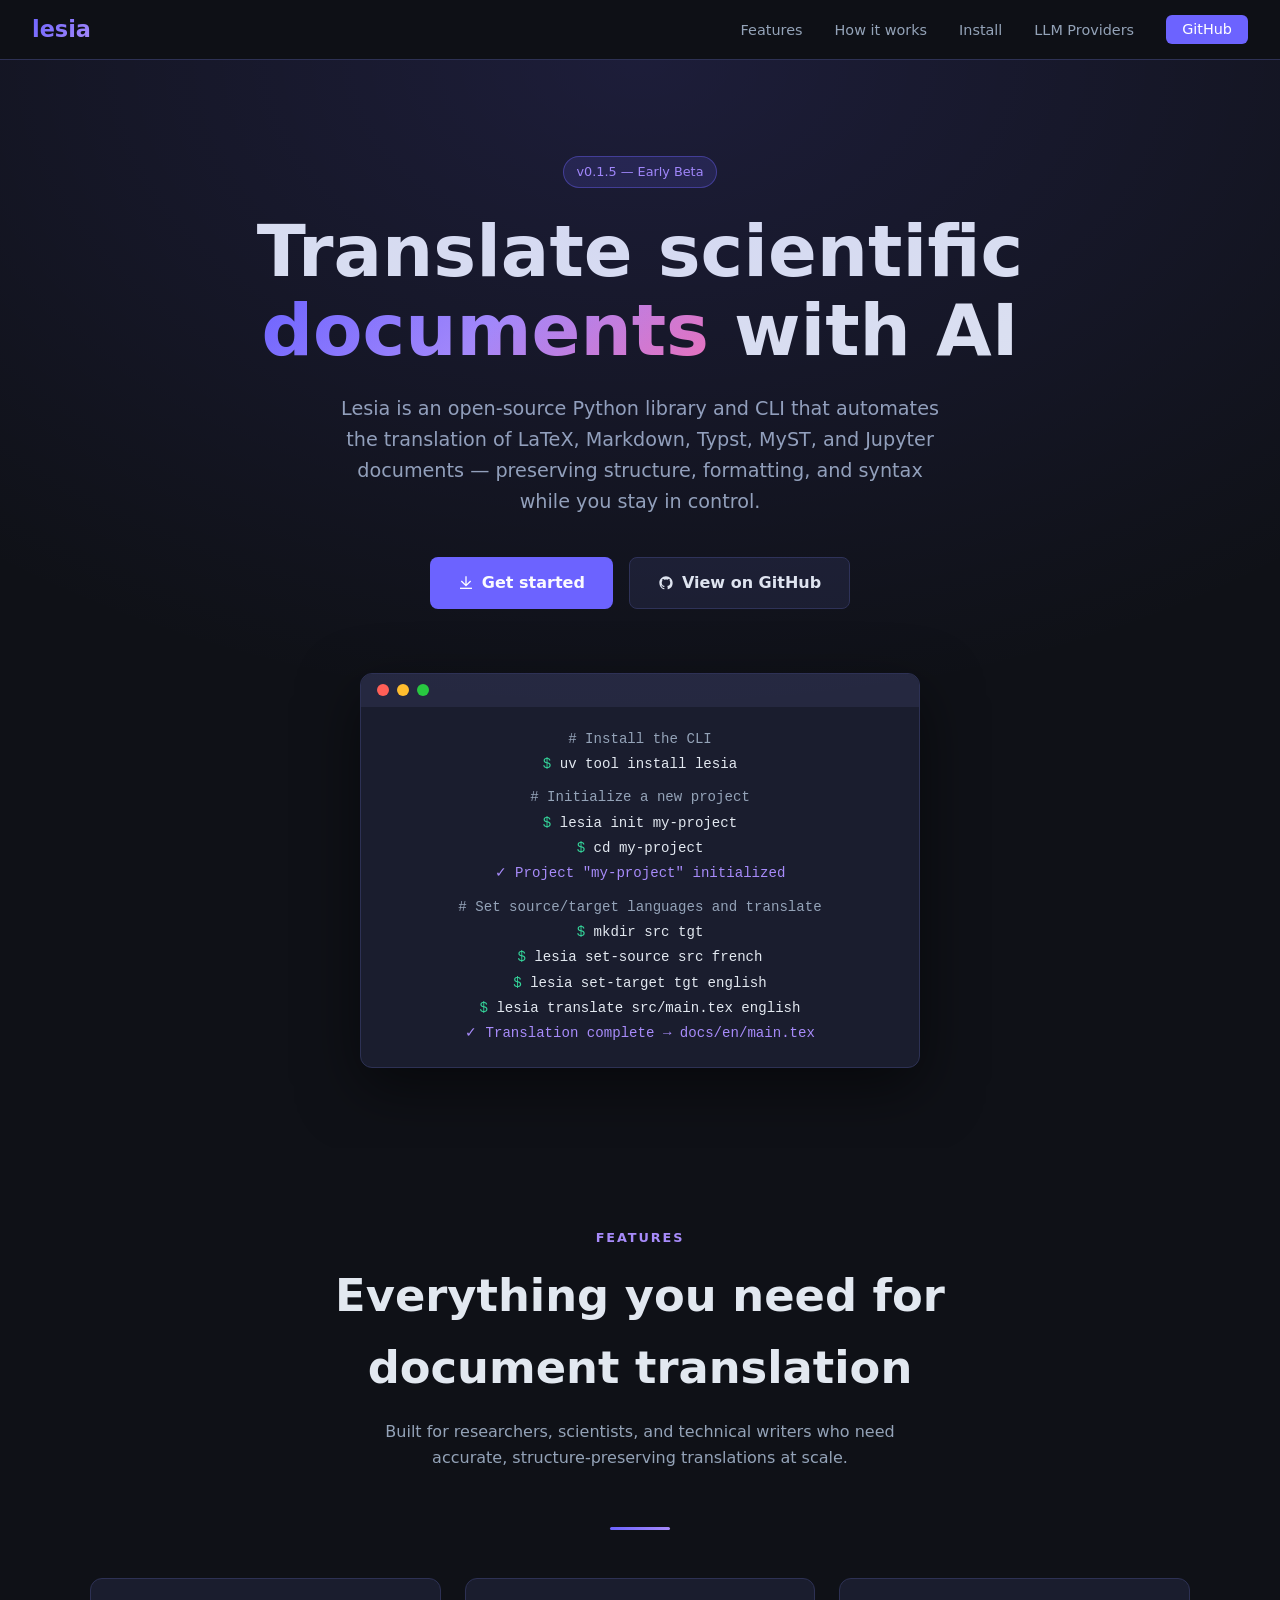
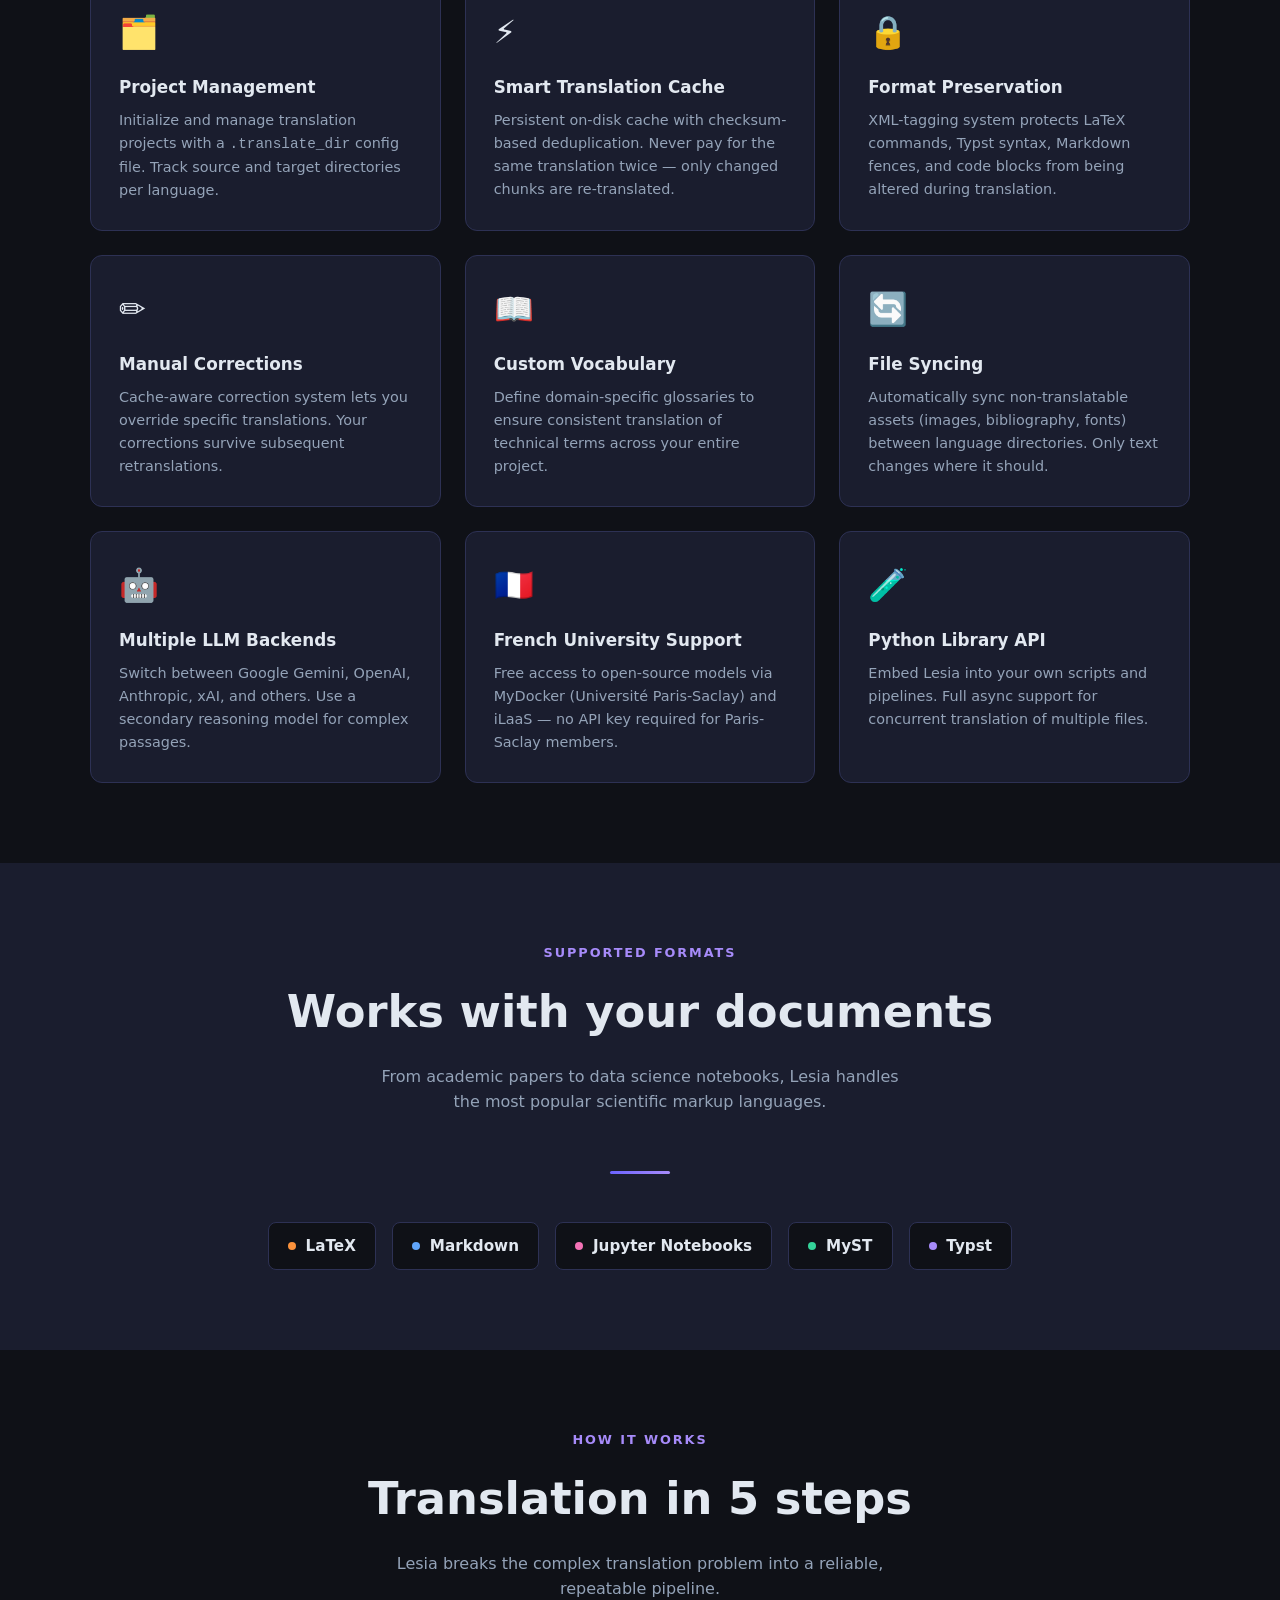
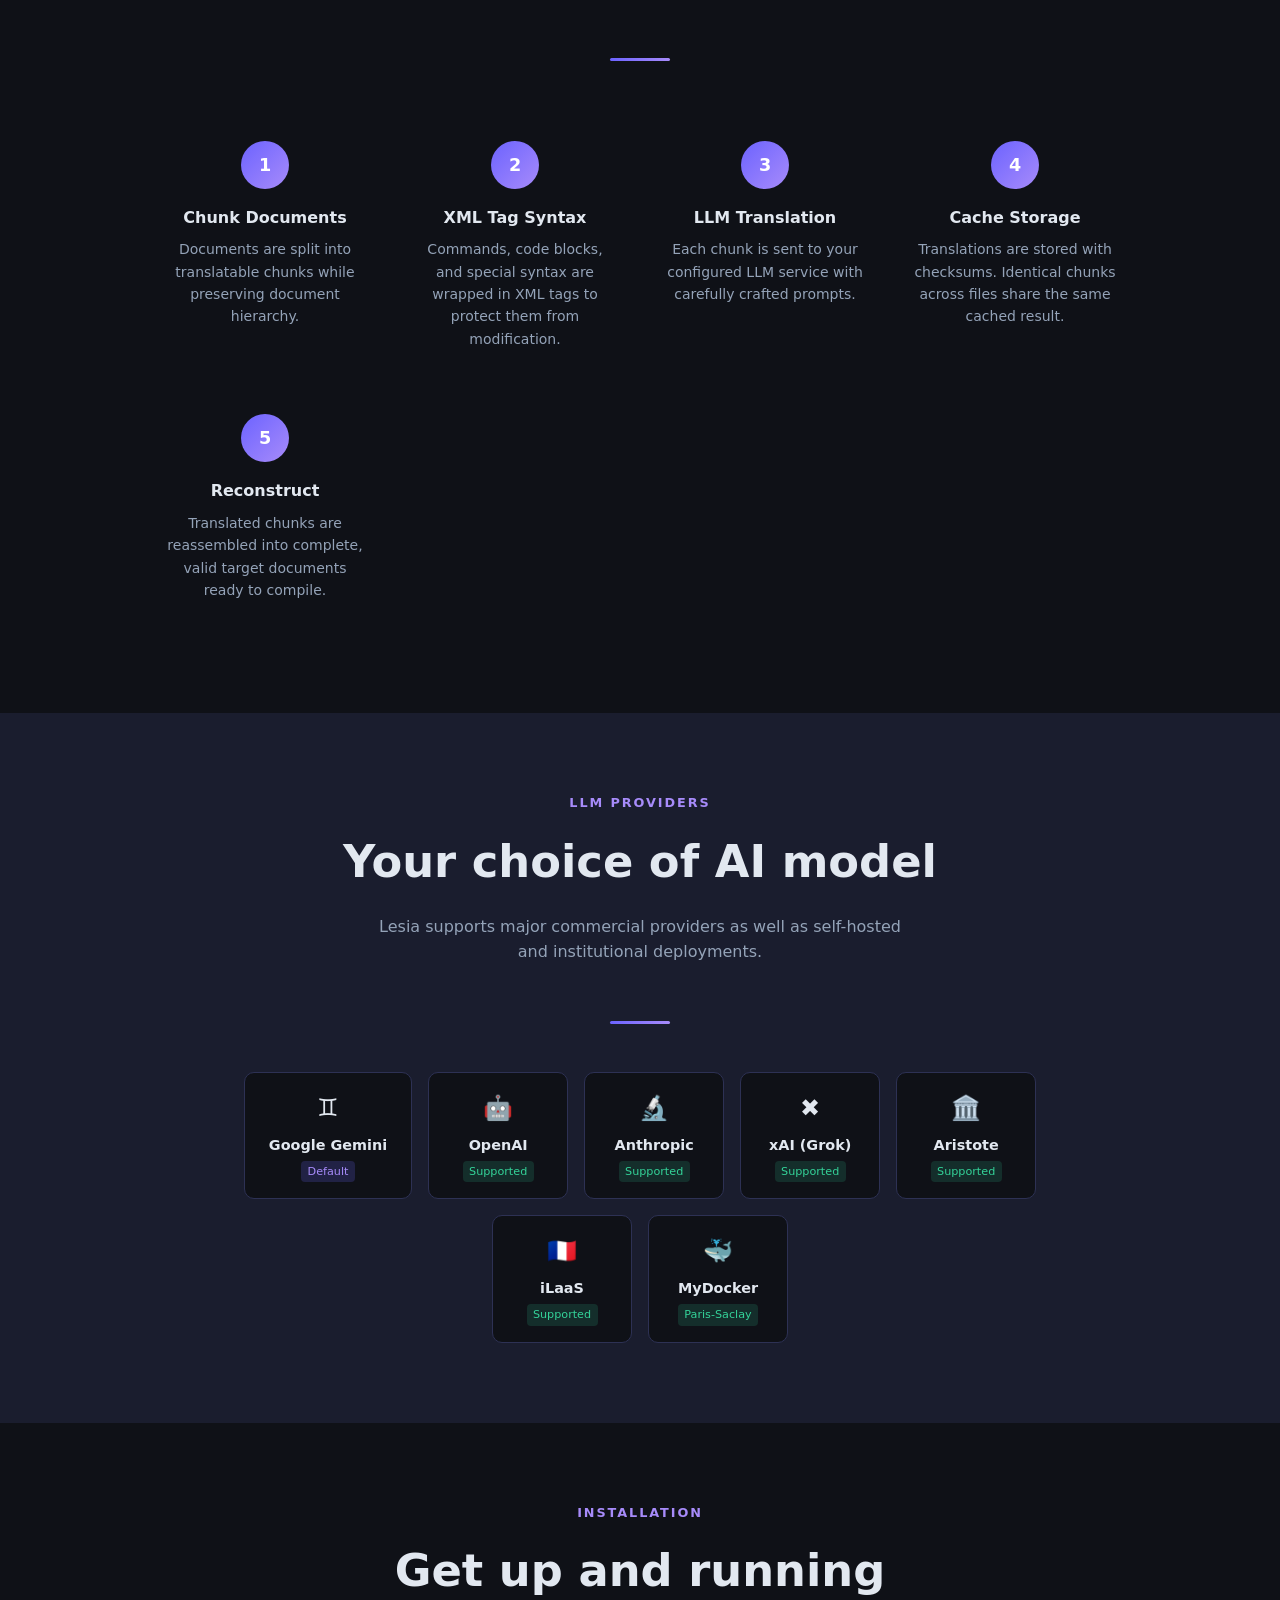
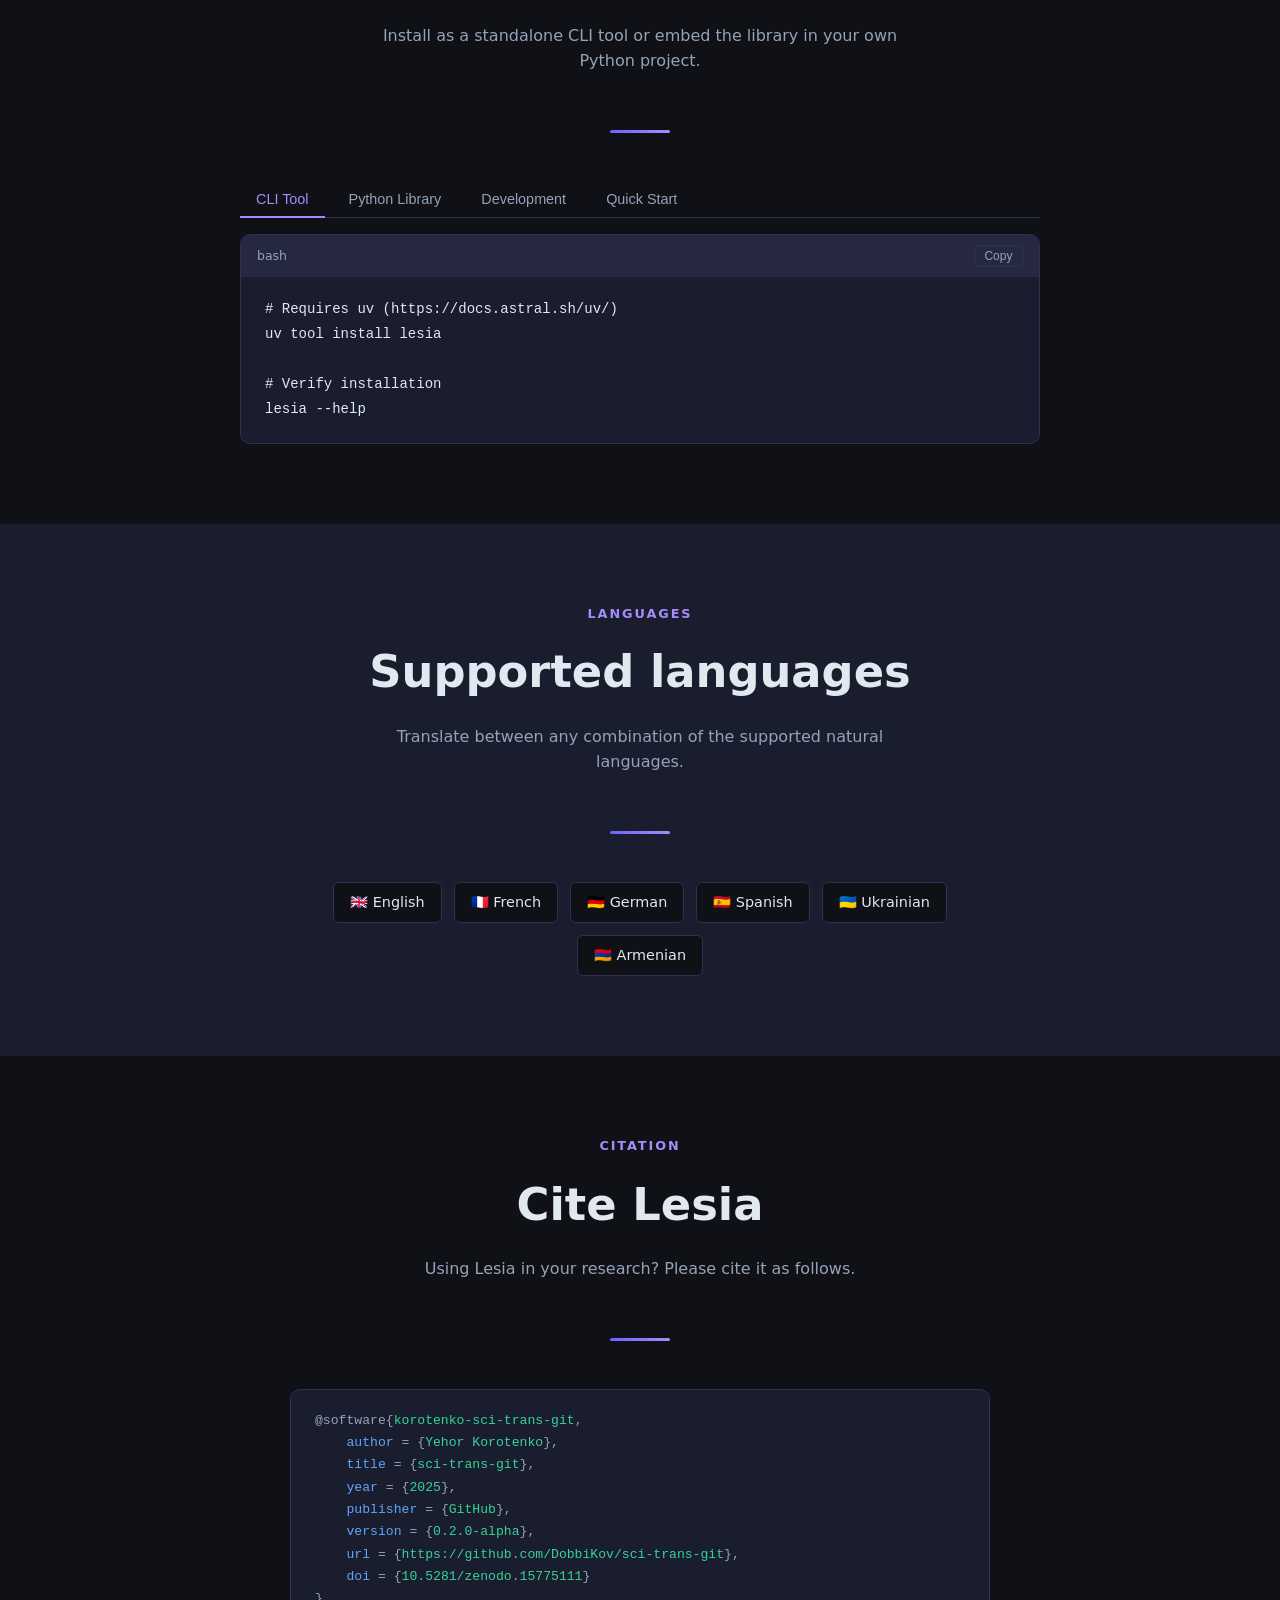
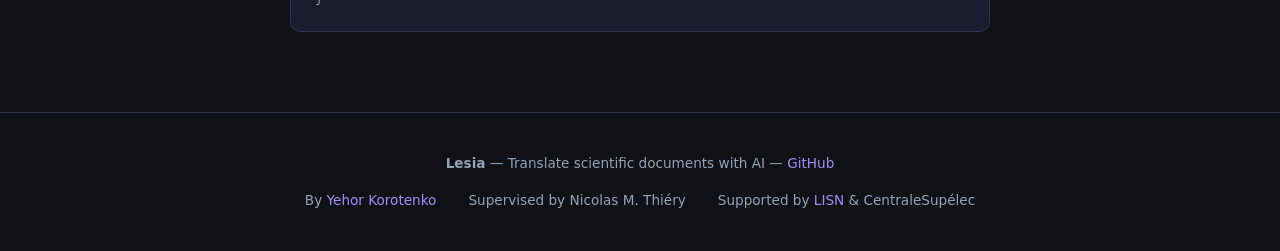
==== docs/index.html @ f2648980 "docs: added html website" ====
<!DOCTYPE html>
<html lang="en">
<head>
  <meta charset="UTF-8" />
  <meta name="viewport" content="width=device-width, initial-scale=1.0" />
  <title>Lesia — Translate your scientific documents</title>
  <style>
    :root {
      --bg: #0f1117;
      --surface: #1a1d2e;
      --surface2: #252840;
      --accent: #6c63ff;
      --accent2: #a78bfa;
      --text: #e2e8f0;
      --muted: #94a3b8;
      --border: #2d3154;
      --green: #34d399;
      --orange: #fb923c;
      --blue: #60a5fa;
      --pink: #f472b6;
    }

    * { box-sizing: border-box; margin: 0; padding: 0; }

    html { scroll-behavior: smooth; }

    body {
      background: var(--bg);
      color: var(--text);
      font-family: 'Segoe UI', system-ui, -apple-system, sans-serif;
      line-height: 1.6;
    }

    /* NAV */
    nav {
      position: sticky;
      top: 0;
      z-index: 100;
      background: rgba(15, 17, 23, 0.85);
      backdrop-filter: blur(12px);
      border-bottom: 1px solid var(--border);
      padding: 0 2rem;
      display: flex;
      align-items: center;
      justify-content: space-between;
      height: 60px;
    }

    .nav-logo {
      font-size: 1.4rem;
      font-weight: 700;
      background: linear-gradient(135deg, var(--accent), var(--accent2));
      -webkit-background-clip: text;
      -webkit-text-fill-color: transparent;
      background-clip: text;
    }

    .nav-links {
      display: flex;
      gap: 2rem;
      list-style: none;
    }

    .nav-links a {
      color: var(--muted);
      text-decoration: none;
      font-size: 0.9rem;
      transition: color 0.2s;
    }

    .nav-links a:hover { color: var(--text); }

    .nav-cta {
      background: var(--accent);
      color: white !important;
      padding: 0.4rem 1rem;
      border-radius: 6px;
      transition: background 0.2s !important;
    }

    .nav-cta:hover { background: #5b52ee !important; color: white !important; }

    /* HERO */
    .hero {
      padding: 6rem 2rem 5rem;
      text-align: center;
      position: relative;
      overflow: hidden;
    }

    .hero::before {
      content: '';
      position: absolute;
      inset: 0;
      background: radial-gradient(ellipse 80% 60% at 50% 0%, rgba(108, 99, 255, 0.15), transparent);
      pointer-events: none;
    }

    .hero-badge {
      display: inline-block;
      background: rgba(108, 99, 255, 0.15);
      border: 1px solid rgba(108, 99, 255, 0.4);
      color: var(--accent2);
      font-size: 0.8rem;
      padding: 0.3rem 0.8rem;
      border-radius: 999px;
      margin-bottom: 1.5rem;
    }

    h1 {
      font-size: clamp(2.5rem, 6vw, 4.5rem);
      font-weight: 800;
      line-height: 1.1;
      margin-bottom: 1.5rem;
    }

    h1 span {
      background: linear-gradient(135deg, var(--accent), var(--accent2), var(--pink));
      -webkit-background-clip: text;
      -webkit-text-fill-color: transparent;
      background-clip: text;
    }

    .hero p {
      font-size: 1.2rem;
      color: var(--muted);
      max-width: 600px;
      margin: 0 auto 2.5rem;
    }

    .hero-buttons {
      display: flex;
      gap: 1rem;
      justify-content: center;
      flex-wrap: wrap;
    }

    .btn {
      display: inline-flex;
      align-items: center;
      gap: 0.5rem;
      padding: 0.75rem 1.75rem;
      border-radius: 8px;
      font-size: 1rem;
      font-weight: 600;
      text-decoration: none;
      transition: all 0.2s;
      cursor: pointer;
      border: none;
    }

    .btn-primary {
      background: var(--accent);
      color: white;
    }

    .btn-primary:hover {
      background: #5b52ee;
      transform: translateY(-1px);
      box-shadow: 0 8px 24px rgba(108, 99, 255, 0.35);
    }

    .btn-secondary {
      background: var(--surface);
      color: var(--text);
      border: 1px solid var(--border);
    }

    .btn-secondary:hover {
      background: var(--surface2);
      border-color: var(--accent);
    }

    /* TERMINAL */
    .terminal-wrapper {
      max-width: 560px;
      margin: 4rem auto 0;
      background: var(--surface);
      border: 1px solid var(--border);
      border-radius: 12px;
      overflow: hidden;
      box-shadow: 0 20px 60px rgba(0,0,0,0.5);
    }

    .terminal-bar {
      background: var(--surface2);
      padding: 0.65rem 1rem;
      display: flex;
      align-items: center;
      gap: 0.5rem;
    }

    .dot { width: 12px; height: 12px; border-radius: 50%; }
    .dot-red { background: #ff5f57; }
    .dot-yellow { background: #ffbd2e; }
    .dot-green { background: #28c840; }

    .terminal-body {
      padding: 1.25rem 1.5rem;
      font-family: 'Fira Code', 'Cascadia Code', 'Courier New', monospace;
      font-size: 0.88rem;
      line-height: 1.8;
    }

    .terminal-body .prompt { color: var(--green); }
    .terminal-body .cmd { color: var(--text); }
    .terminal-body .comment { color: var(--muted); }
    .terminal-body .output { color: var(--accent2); }

    /* SECTION COMMON */
    section { padding: 5rem 2rem; }

    .section-label {
      text-align: center;
      color: var(--accent2);
      font-size: 0.8rem;
      font-weight: 700;
      letter-spacing: 0.15em;
      text-transform: uppercase;
      margin-bottom: 0.75rem;
    }

    h2 {
      text-align: center;
      font-size: clamp(1.8rem, 4vw, 2.8rem);
      font-weight: 700;
      margin-bottom: 1rem;
    }

    .section-sub {
      text-align: center;
      color: var(--muted);
      max-width: 540px;
      margin: 0 auto 3.5rem;
    }

    /* FEATURES */
    .features-grid {
      display: grid;
      grid-template-columns: repeat(auto-fit, minmax(280px, 1fr));
      gap: 1.5rem;
      max-width: 1100px;
      margin: 0 auto;
    }

    .feature-card {
      background: var(--surface);
      border: 1px solid var(--border);
      border-radius: 12px;
      padding: 1.75rem;
      transition: border-color 0.2s, transform 0.2s;
    }

    .feature-card:hover {
      border-color: var(--accent);
      transform: translateY(-3px);
    }

    .feature-icon {
      font-size: 2rem;
      margin-bottom: 1rem;
    }

    .feature-card h3 {
      font-size: 1.05rem;
      font-weight: 700;
      margin-bottom: 0.5rem;
    }

    .feature-card p {
      color: var(--muted);
      font-size: 0.9rem;
    }

    /* FORMATS */
    .formats-section { background: var(--surface); }

    .formats-grid {
      display: flex;
      flex-wrap: wrap;
      gap: 1rem;
      justify-content: center;
      max-width: 800px;
      margin: 0 auto;
    }

    .format-pill {
      display: flex;
      align-items: center;
      gap: 0.6rem;
      background: var(--bg);
      border: 1px solid var(--border);
      border-radius: 8px;
      padding: 0.7rem 1.2rem;
      font-size: 0.95rem;
      font-weight: 600;
      transition: border-color 0.2s;
    }

    .format-pill:hover { border-color: var(--accent2); }
    .format-pill .dot-fmt { width: 8px; height: 8px; border-radius: 50%; }

    /* HOW IT WORKS */
    .steps {
      display: grid;
      grid-template-columns: repeat(auto-fit, minmax(220px, 1fr));
      gap: 0;
      max-width: 1000px;
      margin: 0 auto;
      position: relative;
    }

    .step {
      text-align: center;
      padding: 2rem 1.5rem;
      position: relative;
    }

    .step-num {
      width: 48px;
      height: 48px;
      border-radius: 50%;
      background: linear-gradient(135deg, var(--accent), var(--accent2));
      color: white;
      font-weight: 800;
      font-size: 1.1rem;
      display: flex;
      align-items: center;
      justify-content: center;
      margin: 0 auto 1rem;
    }

    .step h3 { font-size: 1rem; margin-bottom: 0.5rem; }
    .step p { color: var(--muted); font-size: 0.875rem; }

    /* LLM PROVIDERS */
    .providers-section { background: var(--surface); }

    .providers-grid {
      display: flex;
      flex-wrap: wrap;
      gap: 1rem;
      justify-content: center;
      max-width: 900px;
      margin: 0 auto;
    }

    .provider-card {
      background: var(--bg);
      border: 1px solid var(--border);
      border-radius: 10px;
      padding: 1rem 1.5rem;
      text-align: center;
      min-width: 140px;
      transition: border-color 0.2s, transform 0.2s;
    }

    .provider-card:hover {
      border-color: var(--accent2);
      transform: translateY(-2px);
    }

    .provider-card .provider-icon { font-size: 1.5rem; margin-bottom: 0.4rem; }
    .provider-card .provider-name { font-weight: 600; font-size: 0.9rem; }
    .provider-card .provider-tag {
      display: inline-block;
      background: rgba(52, 211, 153, 0.15);
      color: var(--green);
      font-size: 0.7rem;
      padding: 0.1rem 0.4rem;
      border-radius: 4px;
      margin-top: 0.25rem;
    }

    .provider-card .provider-tag.default {
      background: rgba(108, 99, 255, 0.2);
      color: var(--accent2);
    }

    /* INSTALL */
    .install-section {
      max-width: 800px;
      margin: 0 auto;
    }

    .install-tabs {
      display: flex;
      gap: 0.5rem;
      margin-bottom: 1rem;
      border-bottom: 1px solid var(--border);
      padding-bottom: 0;
    }

    .tab-btn {
      background: none;
      border: none;
      color: var(--muted);
      font-size: 0.9rem;
      padding: 0.6rem 1rem;
      cursor: pointer;
      border-bottom: 2px solid transparent;
      margin-bottom: -1px;
      transition: color 0.2s, border-color 0.2s;
    }

    .tab-btn.active {
      color: var(--accent2);
      border-bottom-color: var(--accent2);
    }

    .tab-panel { display: none; }
    .tab-panel.active { display: block; }

    .code-block {
      background: var(--surface);
      border: 1px solid var(--border);
      border-radius: 10px;
      overflow: hidden;
    }

    .code-block-header {
      background: var(--surface2);
      padding: 0.6rem 1rem;
      font-size: 0.78rem;
      color: var(--muted);
      display: flex;
      justify-content: space-between;
      align-items: center;
    }

    .copy-btn {
      background: none;
      border: 1px solid var(--border);
      color: var(--muted);
      font-size: 0.75rem;
      padding: 0.2rem 0.6rem;
      border-radius: 4px;
      cursor: pointer;
      transition: all 0.2s;
    }

    .copy-btn:hover { color: var(--text); border-color: var(--accent); }

    pre {
      padding: 1.25rem 1.5rem;
      font-family: 'Fira Code', 'Cascadia Code', monospace;
      font-size: 0.875rem;
      line-height: 1.8;
      overflow-x: auto;
      color: var(--text);
    }

    pre .kw { color: var(--pink); }
    pre .fn { color: var(--blue); }
    pre .str { color: var(--green); }
    pre .cm { color: var(--muted); }
    pre .num { color: var(--orange); }

    /* LANGUAGES */
    .languages-section { background: var(--surface); }

    .lang-grid {
      display: flex;
      flex-wrap: wrap;
      gap: 0.75rem;
      justify-content: center;
      max-width: 700px;
      margin: 0 auto;
    }

    .lang-chip {
      background: var(--bg);
      border: 1px solid var(--border);
      border-radius: 6px;
      padding: 0.5rem 1rem;
      font-size: 0.9rem;
      font-weight: 500;
      transition: border-color 0.2s;
    }

    .lang-chip:hover { border-color: var(--accent2); }

    /* CITE */
    .cite-section {
      max-width: 700px;
      margin: 0 auto;
      text-align: center;
    }

    .cite-box {
      background: var(--surface);
      border: 1px solid var(--border);
      border-radius: 10px;
      padding: 1.25rem 1.5rem;
      text-align: left;
      font-family: 'Fira Code', monospace;
      font-size: 0.82rem;
      color: var(--muted);
      line-height: 1.7;
      margin-top: 2rem;
    }

    .cite-key { color: var(--blue); }
    .cite-val { color: var(--green); }

    /* FOOTER */
    footer {
      border-top: 1px solid var(--border);
      padding: 2.5rem 2rem;
      text-align: center;
      color: var(--muted);
      font-size: 0.85rem;
    }

    footer a { color: var(--accent2); text-decoration: none; }
    footer a:hover { text-decoration: underline; }

    .footer-credits {
      display: flex;
      justify-content: center;
      gap: 2rem;
      flex-wrap: wrap;
      margin-top: 1rem;
    }

    /* RESPONSIVE */
    @media (max-width: 640px) {
      .nav-links { display: none; }
      .steps { grid-template-columns: 1fr; }
    }

    /* DIVIDER */
    .divider {
      width: 60px;
      height: 3px;
      background: linear-gradient(90deg, var(--accent), var(--accent2));
      border-radius: 2px;
      margin: 0 auto 3rem;
    }
  </style>
</head>
<body>

<!-- NAV -->
<nav>
  <div class="nav-logo">lesia</div>
  <ul class="nav-links">
    <li><a href="#features">Features</a></li>
    <li><a href="#how-it-works">How it works</a></li>
    <li><a href="#install">Install</a></li>
    <li><a href="#providers">LLM Providers</a></li>
    <li><a href="https://github.com/DobbiKov/lesia" target="_blank" rel="noopener" class="nav-cta">GitHub</a></li>
  </ul>
</nav>

<!-- HERO -->
<section class="hero">
  <div class="hero-badge">v0.1.5 &mdash; Early Beta</div>
  <h1>Translate scientific<br /><span>documents</span> with AI</h1>
  <p>
    Lesia is an open-source Python library and CLI that automates the translation of
    LaTeX, Markdown, Typst, MyST, and Jupyter documents &mdash; preserving
    structure, formatting, and syntax while you stay in control.
  </p>
  <div class="hero-buttons">
    <a href="#install" class="btn btn-primary">
      <svg width="16" height="16" fill="none" stroke="currentColor" stroke-width="2" viewBox="0 0 24 24"><path d="M12 2v13M5 9l7 7 7-7"/><path d="M3 20h18"/></svg>
      Get started
    </a>
    <a href="https://github.com/DobbiKov/lesia" target="_blank" rel="noopener" class="btn btn-secondary">
      <svg width="16" height="16" fill="currentColor" viewBox="0 0 24 24"><path d="M12 2C6.477 2 2 6.484 2 12.017c0 4.425 2.865 8.18 6.839 9.504.5.092.682-.217.682-.483 0-.237-.008-.868-.013-1.703-2.782.605-3.369-1.343-3.369-1.343-.454-1.158-1.11-1.466-1.11-1.466-.908-.62.069-.608.069-.608 1.003.07 1.531 1.032 1.531 1.032.892 1.53 2.341 1.088 2.91.832.092-.647.35-1.088.636-1.338-2.22-.253-4.555-1.113-4.555-4.951 0-1.093.39-1.988 1.029-2.688-.103-.253-.446-1.272.098-2.65 0 0 .84-.27 2.75 1.026A9.564 9.564 0 0112 6.844c.85.004 1.705.115 2.504.337 1.909-1.296 2.747-1.027 2.747-1.027.546 1.379.202 2.398.1 2.651.64.7 1.028 1.595 1.028 2.688 0 3.848-2.339 4.695-4.566 4.92.359.31.678.921.678 1.856 0 1.338-.012 2.419-.012 2.747 0 .268.18.58.688.482A10.019 10.019 0 0022 12.017C22 6.484 17.522 2 12 2z"/></svg>
      View on GitHub
    </a>
  </div>

  <!-- TERMINAL -->
  <div class="terminal-wrapper">
    <div class="terminal-bar">
      <div class="dot dot-red"></div>
      <div class="dot dot-yellow"></div>
      <div class="dot dot-green"></div>
    </div>
    <div class="terminal-body">
      <div><span class="comment"># Install the CLI</span></div>
      <div><span class="prompt">$</span> <span class="cmd">uv tool install lesia</span></div>
      <div style="margin-top:0.5rem"><span class="comment"># Initialize a new project</span></div>
      <div><span class="prompt">$</span> <span class="cmd">lesia init my-project</span></div>
      <div><span class="prompt">$</span> <span class="cmd">cd my-project</span></div>
      <div><span class="output">✓ Project "my-project" initialized</span></div>
      <div style="margin-top:0.5rem"><span class="comment"># Set source/target languages and translate</span></div>
      <div><span class="prompt">$</span> <span class="cmd">mkdir src tgt</span></div>
      <div><span class="prompt">$</span> <span class="cmd">lesia set-source src french</span></div>
      <div><span class="prompt">$</span> <span class="cmd">lesia set-target tgt english</span></div>
      <div><span class="prompt">$</span> <span class="cmd">lesia translate src/main.tex english</span></div>
      <div><span class="output">✓ Translation complete → docs/en/main.tex</span></div>
    </div>
  </div>
</section>

<!-- FEATURES -->
<section id="features">
  <div class="section-label">Features</div>
  <h2>Everything you need for<br />document translation</h2>
  <p class="section-sub">Built for researchers, scientists, and technical writers who need accurate, structure-preserving translations at scale.</p>
  <div class="divider"></div>

  <div class="features-grid">
    <div class="feature-card">
      <div class="feature-icon">🗂️</div>
      <h3>Project Management</h3>
      <p>Initialize and manage translation projects with a <code>.translate_dir</code> config file. Track source and target directories per language.</p>
    </div>
    <div class="feature-card">
      <div class="feature-icon">⚡</div>
      <h3>Smart Translation Cache</h3>
      <p>Persistent on-disk cache with checksum-based deduplication. Never pay for the same translation twice — only changed chunks are re-translated.</p>
    </div>
    <div class="feature-card">
      <div class="feature-icon">🔒</div>
      <h3>Format Preservation</h3>
      <p>XML-tagging system protects LaTeX commands, Typst syntax, Markdown fences, and code blocks from being altered during translation.</p>
    </div>
    <div class="feature-card">
      <div class="feature-icon">✏️</div>
      <h3>Manual Corrections</h3>
      <p>Cache-aware correction system lets you override specific translations. Your corrections survive subsequent retranslations.</p>
    </div>
    <div class="feature-card">
      <div class="feature-icon">📖</div>
      <h3>Custom Vocabulary</h3>
      <p>Define domain-specific glossaries to ensure consistent translation of technical terms across your entire project.</p>
    </div>
    <div class="feature-card">
      <div class="feature-icon">🔄</div>
      <h3>File Syncing</h3>
      <p>Automatically sync non-translatable assets (images, bibliography, fonts) between language directories. Only text changes where it should.</p>
    </div>
    <div class="feature-card">
      <div class="feature-icon">🤖</div>
      <h3>Multiple LLM Backends</h3>
      <p>Switch between Google Gemini, OpenAI, Anthropic, xAI, and others. Use a secondary reasoning model for complex passages.</p>
    </div>
    <div class="feature-card">
      <div class="feature-icon">🇫🇷</div>
      <h3>French University Support</h3>
      <p>Free access to open-source models via MyDocker (Université Paris-Saclay) and iLaaS — no API key required for Paris-Saclay members.</p>
    </div>
    <div class="feature-card">
      <div class="feature-icon">🧪</div>
      <h3>Python Library API</h3>
      <p>Embed Lesia into your own scripts and pipelines. Full async support for concurrent translation of multiple files.</p>
    </div>
  </div>
</section>

<!-- FORMATS -->
<section id="formats" class="formats-section">
  <div class="section-label">Supported Formats</div>
  <h2>Works with your documents</h2>
  <p class="section-sub">From academic papers to data science notebooks, Lesia handles the most popular scientific markup languages.</p>
  <div class="divider"></div>

  <div class="formats-grid">
    <div class="format-pill">
      <div class="dot-fmt" style="background: #fb923c;"></div> LaTeX
    </div>
    <div class="format-pill">
      <div class="dot-fmt" style="background: #60a5fa;"></div> Markdown
    </div>
    <div class="format-pill">
      <div class="dot-fmt" style="background: #f472b6;"></div> Jupyter Notebooks
    </div>
    <div class="format-pill">
      <div class="dot-fmt" style="background: #34d399;"></div> MyST
    </div>
    <div class="format-pill">
      <div class="dot-fmt" style="background: #a78bfa;"></div> Typst
    </div>
  </div>
</section>

<!-- HOW IT WORKS -->
<section id="how-it-works">
  <div class="section-label">How it works</div>
  <h2>Translation in 5 steps</h2>
  <p class="section-sub">Lesia breaks the complex translation problem into a reliable, repeatable pipeline.</p>
  <div class="divider"></div>

  <div class="steps">
    <div class="step">
      <div class="step-num">1</div>
      <h3>Chunk Documents</h3>
      <p>Documents are split into translatable chunks while preserving document hierarchy.</p>
    </div>
    <div class="step">
      <div class="step-num">2</div>
      <h3>XML Tag Syntax</h3>
      <p>Commands, code blocks, and special syntax are wrapped in XML tags to protect them from modification.</p>
    </div>
    <div class="step">
      <div class="step-num">3</div>
      <h3>LLM Translation</h3>
      <p>Each chunk is sent to your configured LLM service with carefully crafted prompts.</p>
    </div>
    <div class="step">
      <div class="step-num">4</div>
      <h3>Cache Storage</h3>
      <p>Translations are stored with checksums. Identical chunks across files share the same cached result.</p>
    </div>
    <div class="step">
      <div class="step-num">5</div>
      <h3>Reconstruct</h3>
      <p>Translated chunks are reassembled into complete, valid target documents ready to compile.</p>
    </div>
  </div>
</section>

<!-- PROVIDERS -->
<section id="providers" class="providers-section">
  <div class="section-label">LLM Providers</div>
  <h2>Your choice of AI model</h2>
  <p class="section-sub">Lesia supports major commercial providers as well as self-hosted and institutional deployments.</p>
  <div class="divider"></div>

  <div class="providers-grid">
    <div class="provider-card">
      <div class="provider-icon">♊</div>
      <div class="provider-name">Google Gemini</div>
      <div class="provider-tag default">Default</div>
    </div>
    <div class="provider-card">
      <div class="provider-icon">🤖</div>
      <div class="provider-name">OpenAI</div>
      <div class="provider-tag">Supported</div>
    </div>
    <div class="provider-card">
      <div class="provider-icon">🔬</div>
      <div class="provider-name">Anthropic</div>
      <div class="provider-tag">Supported</div>
    </div>
    <div class="provider-card">
      <div class="provider-icon">✖️</div>
      <div class="provider-name">xAI (Grok)</div>
      <div class="provider-tag">Supported</div>
    </div>
    <div class="provider-card">
      <div class="provider-icon">🏛️</div>
      <div class="provider-name">Aristote</div>
      <div class="provider-tag">Supported</div>
    </div>
    <div class="provider-card">
      <div class="provider-icon">🇫🇷</div>
      <div class="provider-name">iLaaS</div>
      <div class="provider-tag">Supported</div>
    </div>
    <div class="provider-card">
      <div class="provider-icon">🐳</div>
      <div class="provider-name">MyDocker</div>
      <div class="provider-tag">Paris-Saclay</div>
    </div>
  </div>
</section>

<!-- INSTALL -->
<section id="install">
  <div class="section-label">Installation</div>
  <h2>Get up and running</h2>
  <p class="section-sub">Install as a standalone CLI tool or embed the library in your own Python project.</p>
  <div class="divider"></div>

  <div class="install-section">
    <div class="install-tabs">
      <button class="tab-btn active" onclick="switchTab(this, 'tab-cli')">CLI Tool</button>
      <button class="tab-btn" onclick="switchTab(this, 'tab-lib')">Python Library</button>
      <button class="tab-btn" onclick="switchTab(this, 'tab-dev')">Development</button>
      <button class="tab-btn" onclick="switchTab(this, 'tab-quickstart')">Quick Start</button>
    </div>

    <div id="tab-cli" class="tab-panel active">
      <div class="code-block">
        <div class="code-block-header">
          <span>bash</span>
          <button class="copy-btn" onclick="copyCode(this)">Copy</button>
        </div>
        <pre># Requires uv (https://docs.astral.sh/uv/)
uv tool install lesia

# Verify installation
lesia --help</pre>
      </div>
    </div>

    <div id="tab-lib" class="tab-panel">
      <div class="code-block">
        <div class="code-block-header">
          <span>bash</span>
          <button class="copy-btn" onclick="copyCode(this)">Copy</button>
        </div>
        <pre># pip
pip install lesia

# uv
uv add lesia</pre>
      </div>
    </div>

    <div id="tab-dev" class="tab-panel">
      <div class="code-block">
        <div class="code-block-header">
          <span>bash</span>
          <button class="copy-btn" onclick="copyCode(this)">Copy</button>
        </div>
        <pre>git clone https://github.com/DobbiKov/lesia
cd lesia
uv sync

# Run tests
uv run pytest</pre>
      </div>
    </div>

    <div id="tab-quickstart" class="tab-panel">
      <div class="code-block">
        <div class="code-block-header">
          <span>python</span>
          <button class="copy-btn" onclick="copyCode(this)">Copy</button>
        </div>
        <pre><span class="kw">import</span> asyncio
<span class="kw">from</span> trans_lib.project_manager <span class="kw">import</span> init_project
<span class="kw">from</span> trans_lib.enums <span class="kw">import</span> Language

<span class="cm"># Initialize project</span>
project = <span class="fn">init_project</span>(<span class="str">"my_project"</span>, <span class="str">"/path/to/root"</span>)

<span class="cm"># Configure source</span>
project.<span class="fn">set_source_directory</span>(<span class="str">"docs_fr"</span>, Language.FRENCH)
project.<span class="fn">add_target_language</span>(Language.ENGLISH)
project.<span class="fn">set_file_translatability</span>(<span class="str">"docs_fr/main.tex"</span>, <span class="kw">True</span>)

<span class="cm"># Sync static assets and translate</span>
project.<span class="fn">sync_untranslatable_files</span>()
asyncio.<span class="fn">run</span>(project.<span class="fn">translate_single_file</span>(
    <span class="str">"docs_fr/main.tex"</span>, Language.ENGLISH, <span class="kw">None</span>
))</pre>
      </div>
    </div>
  </div>
</section>

<!-- LANGUAGES -->
<section class="languages-section">
  <div class="section-label">Languages</div>
  <h2>Supported languages</h2>
  <p class="section-sub">Translate between any combination of the supported natural languages.</p>
  <div class="divider"></div>

  <div class="lang-grid">
    <div class="lang-chip">🇬🇧 English</div>
    <div class="lang-chip">🇫🇷 French</div>
    <div class="lang-chip">🇩🇪 German</div>
    <div class="lang-chip">🇪🇸 Spanish</div>
    <div class="lang-chip">🇺🇦 Ukrainian</div>
    <div class="lang-chip">🇦🇲 Armenian</div>
  </div>
</section>

<!-- CITE -->
<section id="cite">
  <div class="cite-section">
    <div class="section-label">Citation</div>
    <h2>Cite Lesia</h2>
    <p class="section-sub">Using Lesia in your research? Please cite it as follows.</p>
    <div class="divider"></div>

    <div class="cite-box">
      @software{<span class="cite-val">korotenko-sci-trans-git</span>,<br/>
&nbsp;&nbsp;&nbsp;&nbsp;<span class="cite-key">author</span>    = {<span class="cite-val">Yehor Korotenko</span>},<br/>
&nbsp;&nbsp;&nbsp;&nbsp;<span class="cite-key">title</span>     = {<span class="cite-val">sci-trans-git</span>},<br/>
&nbsp;&nbsp;&nbsp;&nbsp;<span class="cite-key">year</span>      = {<span class="cite-val">2025</span>},<br/>
&nbsp;&nbsp;&nbsp;&nbsp;<span class="cite-key">publisher</span> = {<span class="cite-val">GitHub</span>},<br/>
&nbsp;&nbsp;&nbsp;&nbsp;<span class="cite-key">version</span>   = {<span class="cite-val">0.2.0-alpha</span>},<br/>
&nbsp;&nbsp;&nbsp;&nbsp;<span class="cite-key">url</span>       = {<span class="cite-val">https://github.com/DobbiKov/sci-trans-git</span>},<br/>
&nbsp;&nbsp;&nbsp;&nbsp;<span class="cite-key">doi</span>       = {<span class="cite-val">10.5281/zenodo.15775111</span>}<br/>
      }
    </div>
  </div>
</section>

<!-- FOOTER -->
<footer>
  <div>
    <strong>Lesia</strong> &mdash; Translate scientific documents with AI &mdash;
    <a href="https://github.com/DobbiKov/lesia" target="_blank" rel="noopener">GitHub</a>
  </div>
  <div class="footer-credits">
    <span>By <a href="https://github.com/DobbiKov" target="_blank" rel="noopener">Yehor Korotenko</a></span>
    <span>Supervised by Nicolas M. Thiéry</span>
    <span>Supported by <a href="https://www.lisn.upsaclay.fr/" target="_blank" rel="noopener">LISN</a> &amp; CentraleSupélec</span>
  </div>
</footer>

<script>
  function switchTab(btn, tabId) {
    document.querySelectorAll('.tab-btn').forEach(b => b.classList.remove('active'));
    document.querySelectorAll('.tab-panel').forEach(p => p.classList.remove('active'));
    btn.classList.add('active');
    document.getElementById(tabId).classList.add('active');
  }

  function copyCode(btn) {
    const pre = btn.closest('.code-block').querySelector('pre');
    const text = pre.innerText;
    navigator.clipboard.writeText(text).then(() => {
      const orig = btn.textContent;
      btn.textContent = 'Copied!';
      setTimeout(() => btn.textContent = orig, 1500);
    });
  }
</script>

</body>
</html>
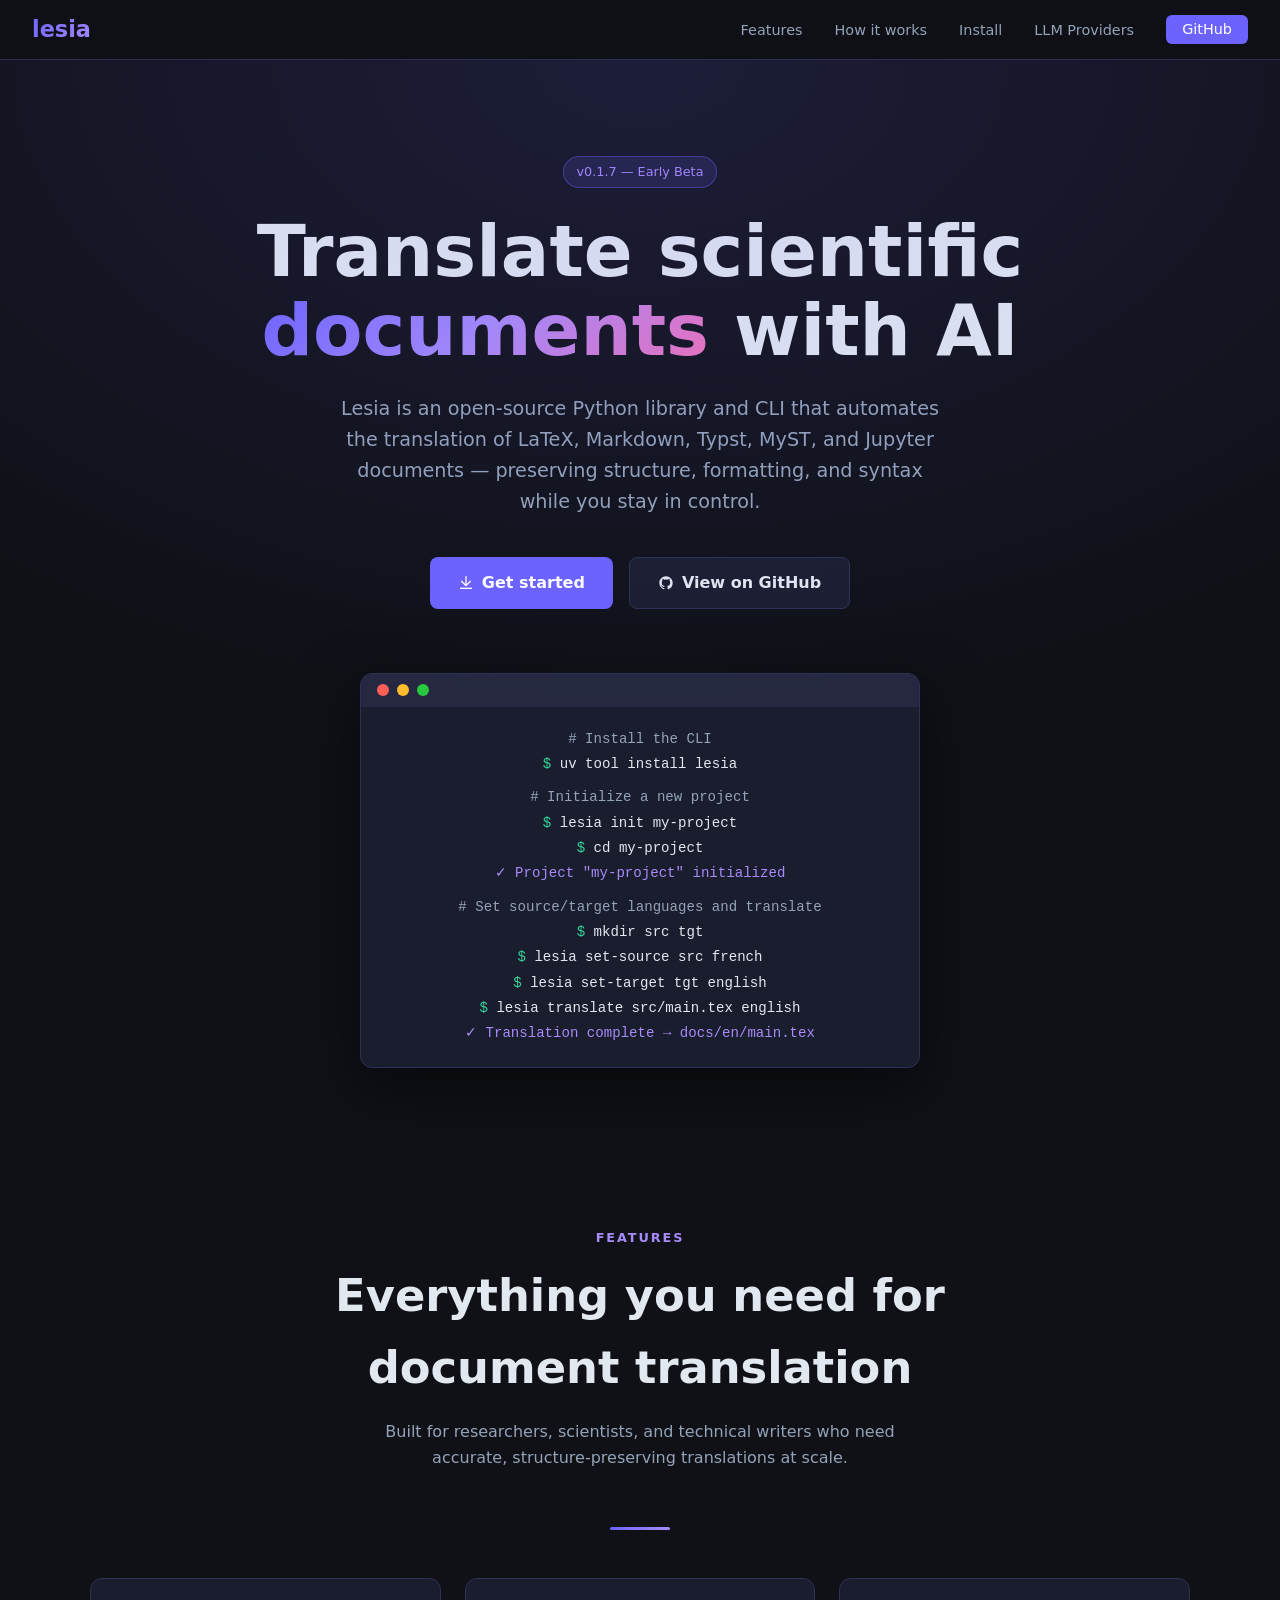
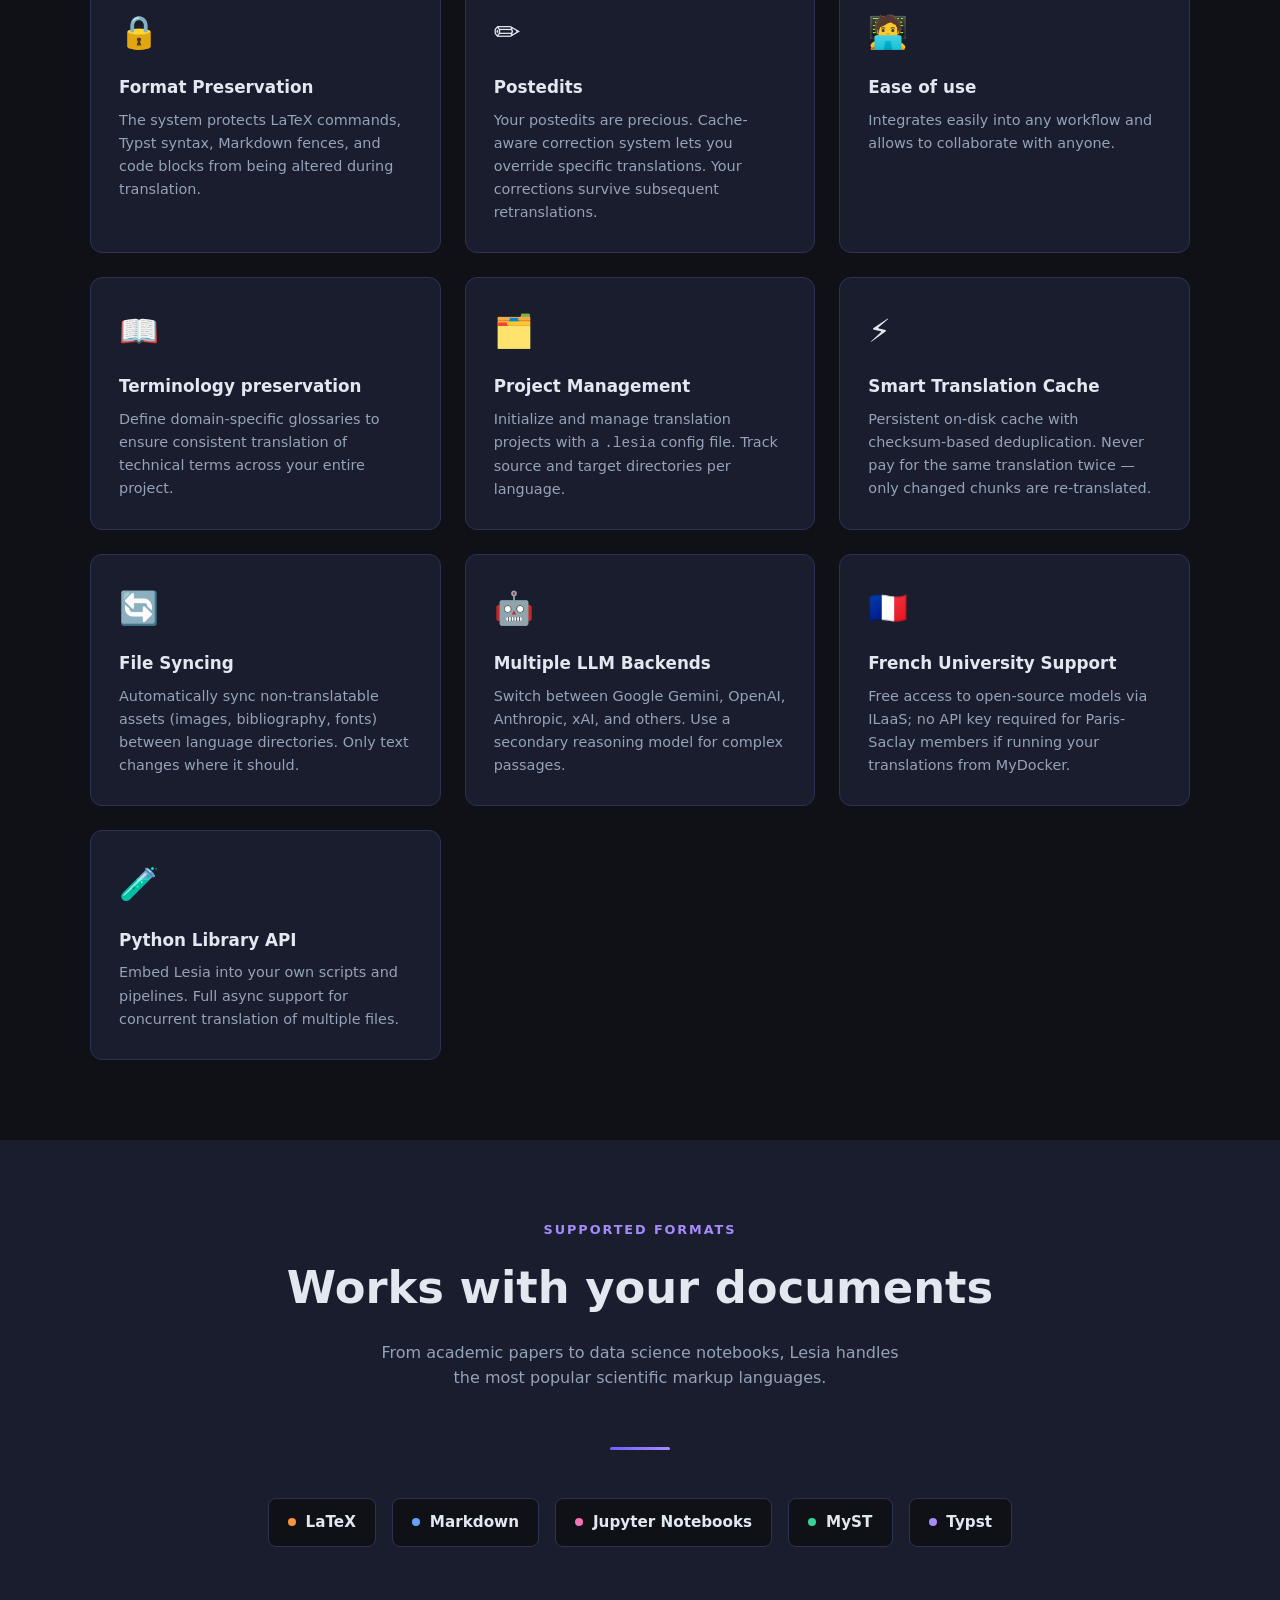
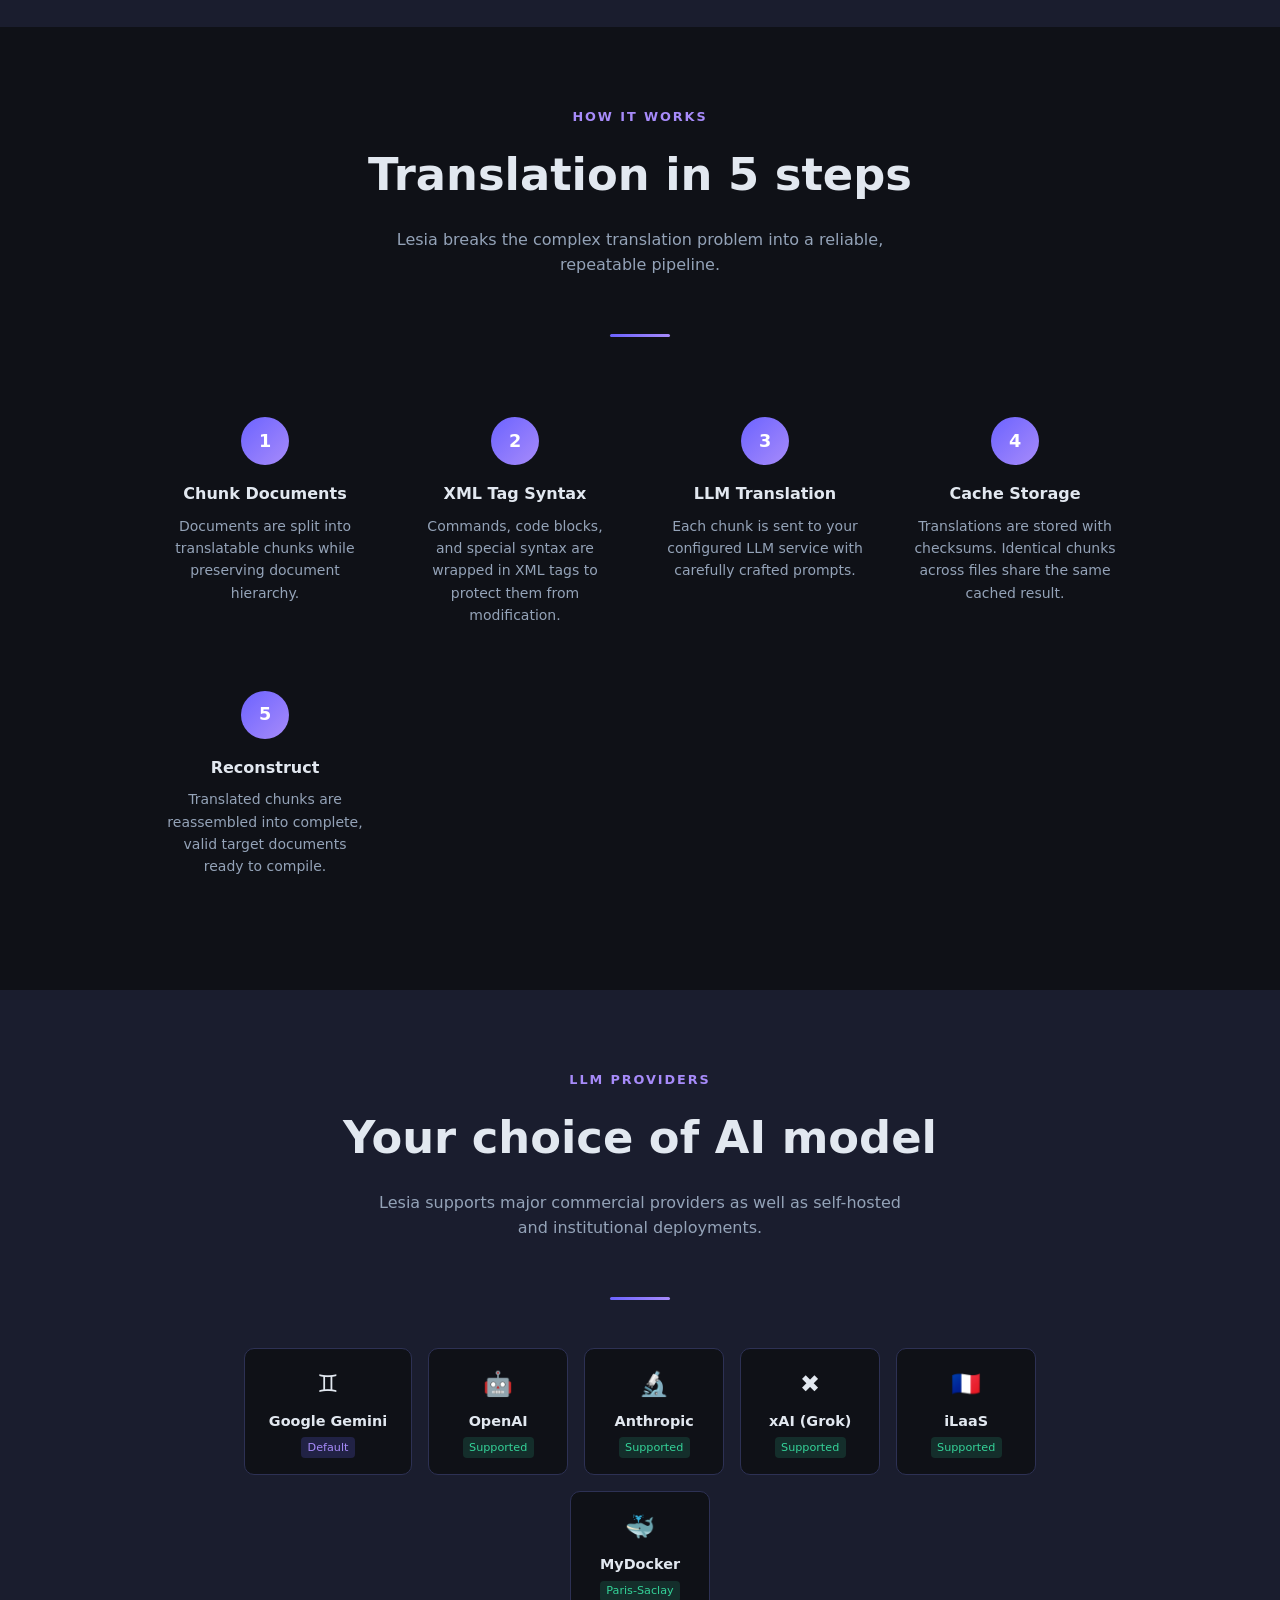
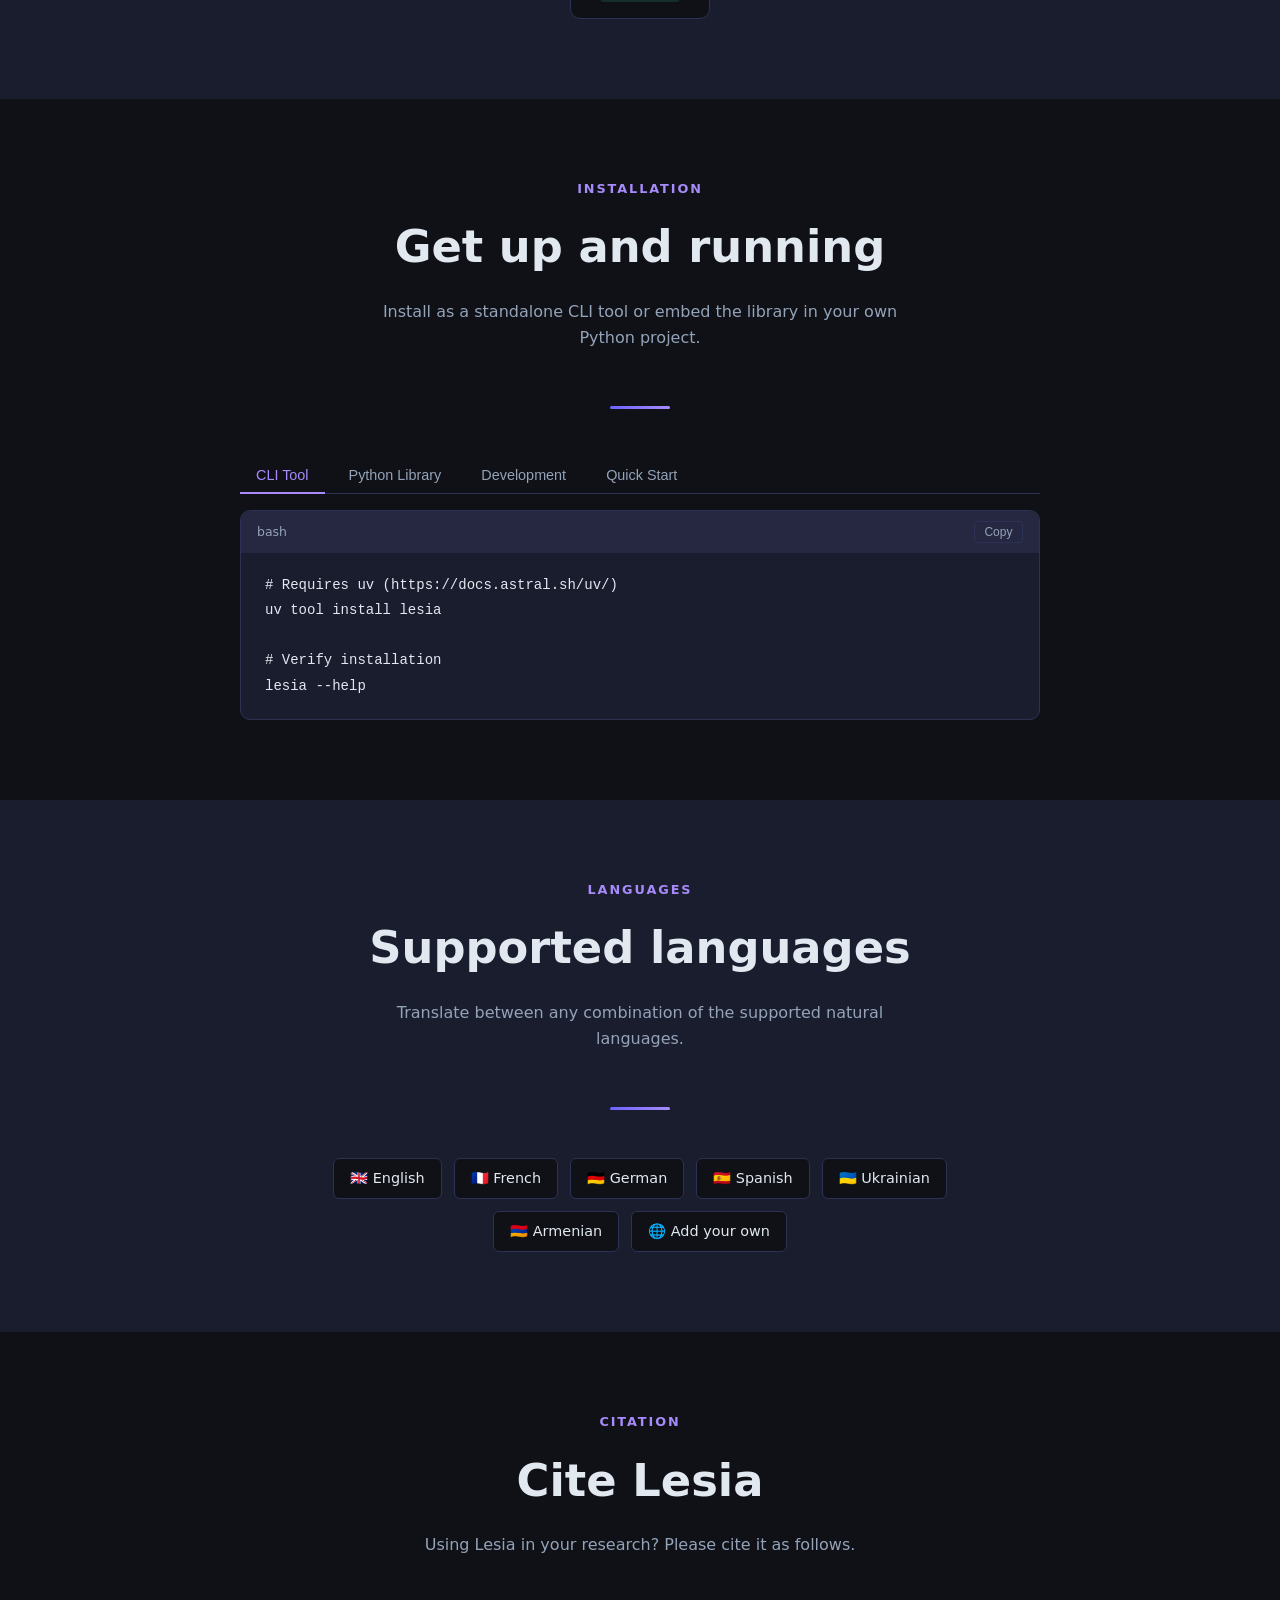
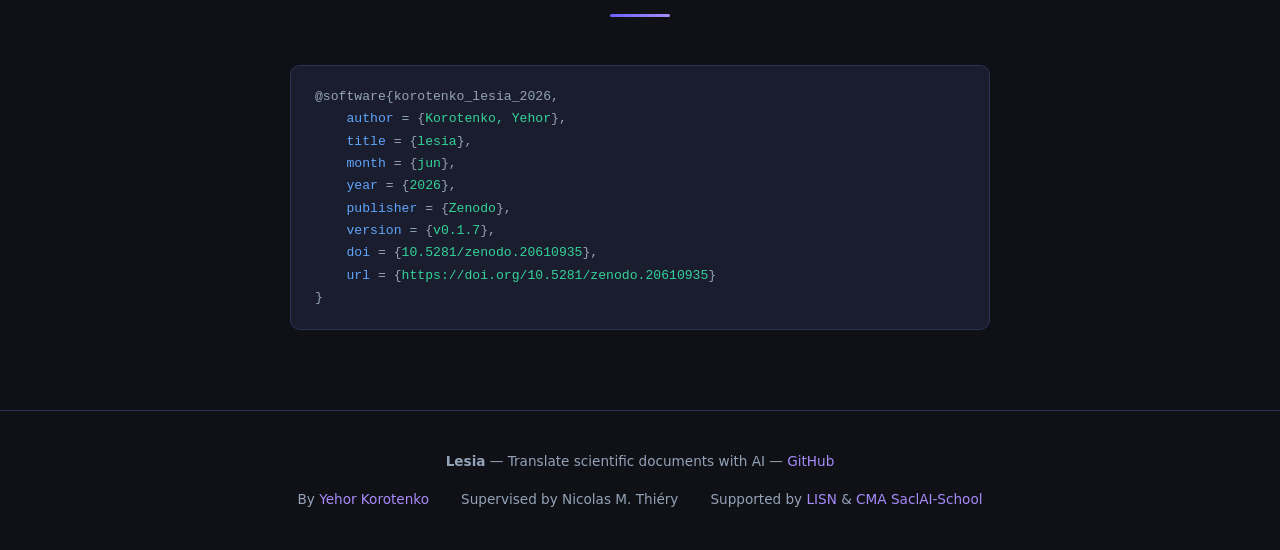
==== commit cfd797ef: "docs: updated main page" ====
--- a/docs/index.html
+++ b/docs/index.html
@@ -555,7 +555,7 @@
 
 <!-- HERO -->
 <section class="hero">
-  <div class="hero-badge">v0.1.5 &mdash; Early Beta</div>
+  <div class="hero-badge">v0.1.7 &mdash; Early Beta</div>
   <h1>Translate scientific<br /><span>documents</span> with AI</h1>
   <p>
     Lesia is an open-source Python library and CLI that automates the translation of
@@ -606,9 +606,29 @@
 
   <div class="features-grid">
     <div class="feature-card">
+      <div class="feature-icon">🔒</div>
+      <h3>Format Preservation</h3>
+      <p>The system protects LaTeX commands, Typst syntax, Markdown fences, and code blocks from being altered during translation.</p>
+    </div>
+    <div class="feature-card">
+      <div class="feature-icon">✏️</div>
+      <h3>Postedits</h3>
+      <p>Your postedits are precious. Cache-aware correction system lets you override specific translations. Your corrections survive subsequent retranslations.</p>
+    </div>
+    <div class="feature-card">
+      <div class="feature-icon">🧑‍💻</div>
+      <h3>Ease of use</h3>
+      <p>Integrates easily into any workflow and allows to collaborate with anyone.</p>
+    </div>
+    <div class="feature-card">
+      <div class="feature-icon">📖</div>
+      <h3>Terminology preservation</h3>
+      <p>Define domain-specific glossaries to ensure consistent translation of technical terms across your entire project.</p>
+    </div>
+    <div class="feature-card">
       <div class="feature-icon">🗂️</div>
       <h3>Project Management</h3>
-      <p>Initialize and manage translation projects with a <code>.translate_dir</code> config file. Track source and target directories per language.</p>
+      <p>Initialize and manage translation projects with a <code>.lesia</code> config file. Track source and target directories per language.</p>
     </div>
     <div class="feature-card">
       <div class="feature-icon">⚡</div>
@@ -616,21 +636,6 @@
       <p>Persistent on-disk cache with checksum-based deduplication. Never pay for the same translation twice — only changed chunks are re-translated.</p>
     </div>
     <div class="feature-card">
-      <div class="feature-icon">🔒</div>
-      <h3>Format Preservation</h3>
-      <p>XML-tagging system protects LaTeX commands, Typst syntax, Markdown fences, and code blocks from being altered during translation.</p>
-    </div>
-    <div class="feature-card">
-      <div class="feature-icon">✏️</div>
-      <h3>Manual Corrections</h3>
-      <p>Cache-aware correction system lets you override specific translations. Your corrections survive subsequent retranslations.</p>
-    </div>
-    <div class="feature-card">
-      <div class="feature-icon">📖</div>
-      <h3>Custom Vocabulary</h3>
-      <p>Define domain-specific glossaries to ensure consistent translation of technical terms across your entire project.</p>
-    </div>
-    <div class="feature-card">
       <div class="feature-icon">🔄</div>
       <h3>File Syncing</h3>
       <p>Automatically sync non-translatable assets (images, bibliography, fonts) between language directories. Only text changes where it should.</p>
@@ -643,7 +648,7 @@
     <div class="feature-card">
       <div class="feature-icon">🇫🇷</div>
       <h3>French University Support</h3>
-      <p>Free access to open-source models via MyDocker (Université Paris-Saclay) and iLaaS — no API key required for Paris-Saclay members.</p>
+      <p>Free access to open-source models via ILaaS; no API key required for Paris-Saclay members if running your translations from MyDocker.</p>
     </div>
     <div class="feature-card">
       <div class="feature-icon">🧪</div>
@@ -741,11 +746,6 @@
     <div class="provider-card">
       <div class="provider-icon">✖️</div>
       <div class="provider-name">xAI (Grok)</div>
-      <div class="provider-tag">Supported</div>
-    </div>
-    <div class="provider-card">
-      <div class="provider-icon">🏛️</div>
-      <div class="provider-name">Aristote</div>
       <div class="provider-tag">Supported</div>
     </div>
     <div class="provider-card">
@@ -861,6 +861,7 @@
     <div class="lang-chip">🇪🇸 Spanish</div>
     <div class="lang-chip">🇺🇦 Ukrainian</div>
     <div class="lang-chip">🇦🇲 Armenian</div>
+    <div class="lang-chip">🌐 Add your own</div>
   </div>
 </section>
 
@@ -873,14 +874,15 @@
     <div class="divider"></div>
 
     <div class="cite-box">
-      @software{<span class="cite-val">korotenko-sci-trans-git</span>,<br/>
-&nbsp;&nbsp;&nbsp;&nbsp;<span class="cite-key">author</span>    = {<span class="cite-val">Yehor Korotenko</span>},<br/>
-&nbsp;&nbsp;&nbsp;&nbsp;<span class="cite-key">title</span>     = {<span class="cite-val">sci-trans-git</span>},<br/>
-&nbsp;&nbsp;&nbsp;&nbsp;<span class="cite-key">year</span>      = {<span class="cite-val">2025</span>},<br/>
-&nbsp;&nbsp;&nbsp;&nbsp;<span class="cite-key">publisher</span> = {<span class="cite-val">GitHub</span>},<br/>
-&nbsp;&nbsp;&nbsp;&nbsp;<span class="cite-key">version</span>   = {<span class="cite-val">0.2.0-alpha</span>},<br/>
-&nbsp;&nbsp;&nbsp;&nbsp;<span class="cite-key">url</span>       = {<span class="cite-val">https://github.com/DobbiKov/sci-trans-git</span>},<br/>
-&nbsp;&nbsp;&nbsp;&nbsp;<span class="cite-key">doi</span>       = {<span class="cite-val">10.5281/zenodo.15775111</span>}<br/>
+      @software{korotenko_lesia_2026,<br/>
+        &nbsp;&nbsp;&nbsp;&nbsp;<span class="cite-key">author</span>    = {<span class="cite-val">Korotenko, Yehor</span>},<br/>
+        &nbsp;&nbsp;&nbsp;&nbsp;<span class="cite-key">title</span>     = {<span class="cite-val">lesia</span>},<br/>
+        &nbsp;&nbsp;&nbsp;&nbsp;<span class="cite-key">month</span>     = {<span class="cite-val">jun</span>},<br/>
+        &nbsp;&nbsp;&nbsp;&nbsp;<span class="cite-key">year</span>      = {<span class="cite-val">2026</span>},<br/>
+        &nbsp;&nbsp;&nbsp;&nbsp;<span class="cite-key">publisher</span> = {<span class="cite-val">Zenodo</span>},<br/>
+        &nbsp;&nbsp;&nbsp;&nbsp;<span class="cite-key">version</span>   = {<span class="cite-val">v0.1.7</span>},<br/>
+        &nbsp;&nbsp;&nbsp;&nbsp;<span class="cite-key">doi</span>       = {<span class="cite-val">10.5281/zenodo.20610935</span>},<br/>
+        &nbsp;&nbsp;&nbsp;&nbsp;<span class="cite-key">url</span>       = {<span class="cite-val">https://doi.org/10.5281/zenodo.20610935</span>}<br/>
       }
     </div>
   </div>
@@ -895,7 +897,7 @@
   <div class="footer-credits">
     <span>By <a href="https://github.com/DobbiKov" target="_blank" rel="noopener">Yehor Korotenko</a></span>
     <span>Supervised by Nicolas M. Thiéry</span>
-    <span>Supported by <a href="https://www.lisn.upsaclay.fr/" target="_blank" rel="noopener">LISN</a> &amp; CentraleSupélec</span>
+    <span>Supported by <a href="https://www.lisn.upsaclay.fr/" target="_blank" rel="noopener">LISN</a> &amp; <a href="https://www.dataia.eu/formations/saclai-school" target="_blank" rel="noopener">CMA SaclAI-School</a></span>
   </div>
 </footer>
 
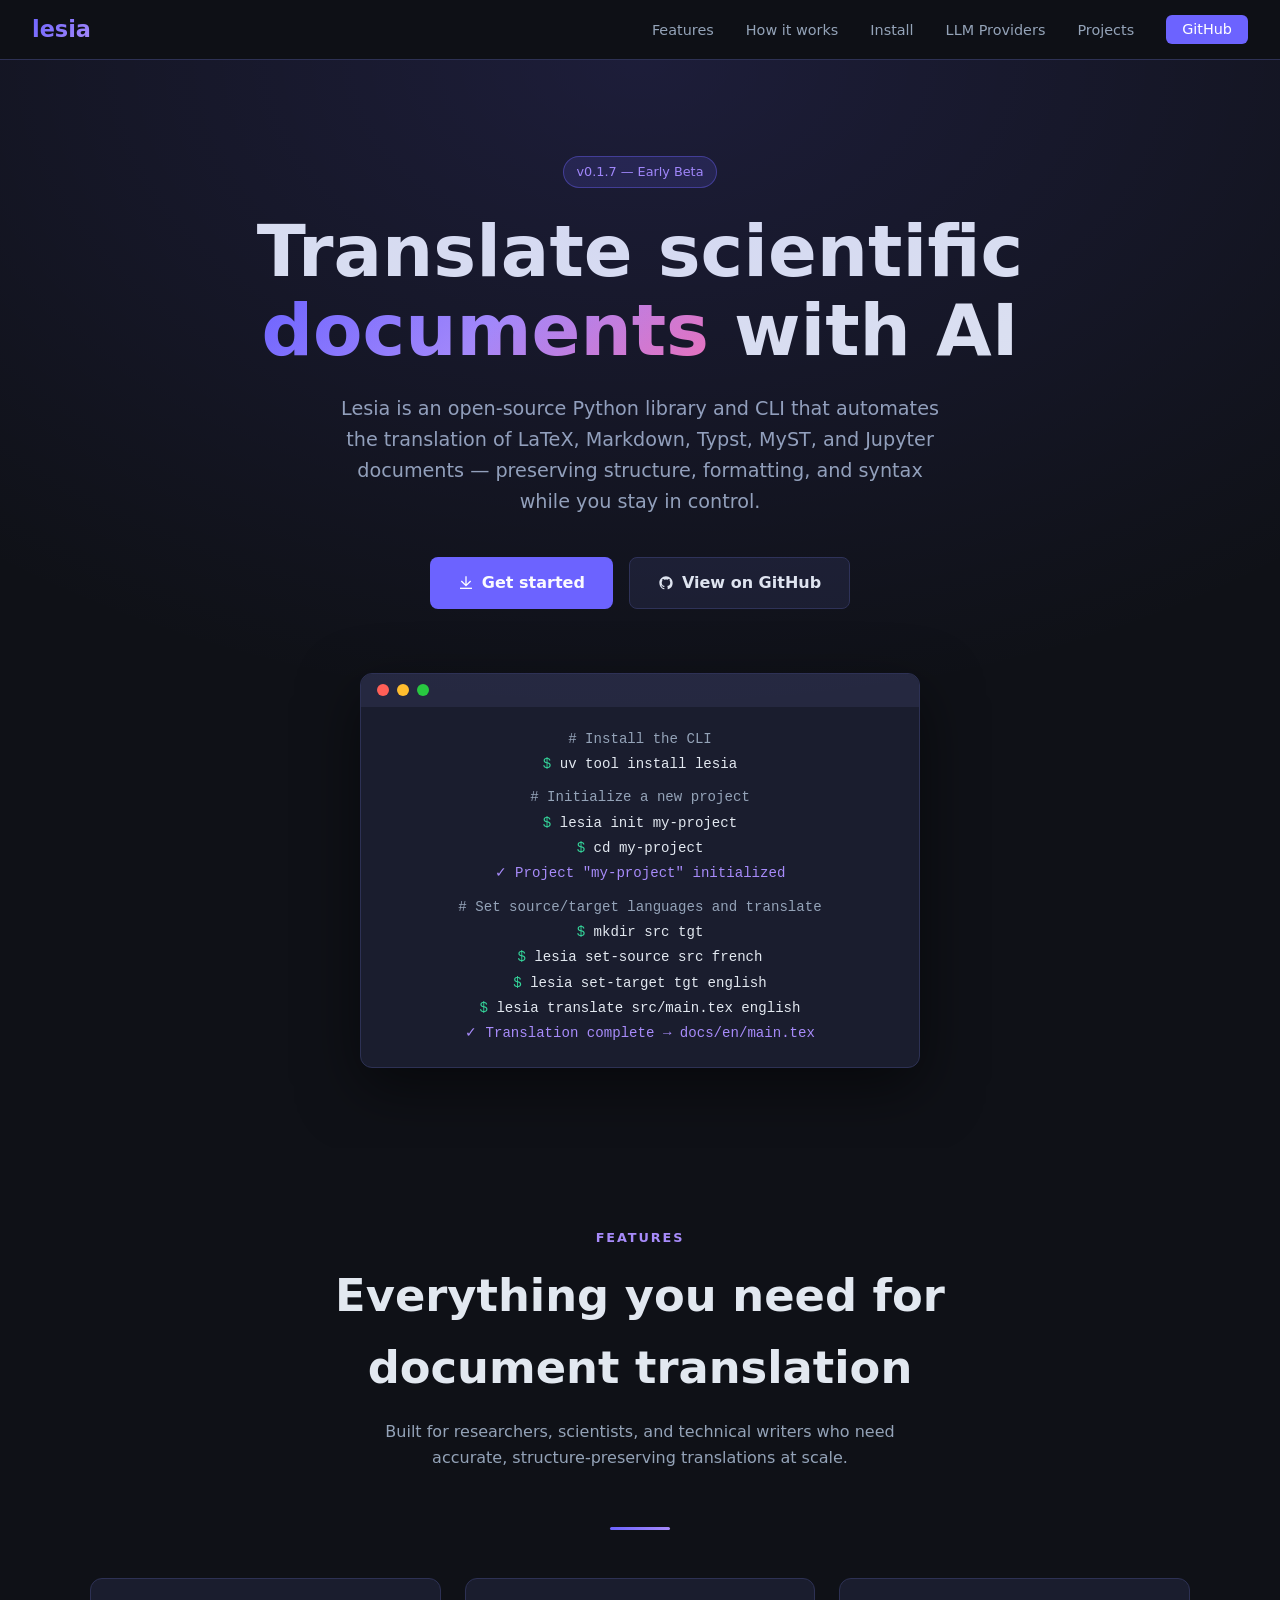
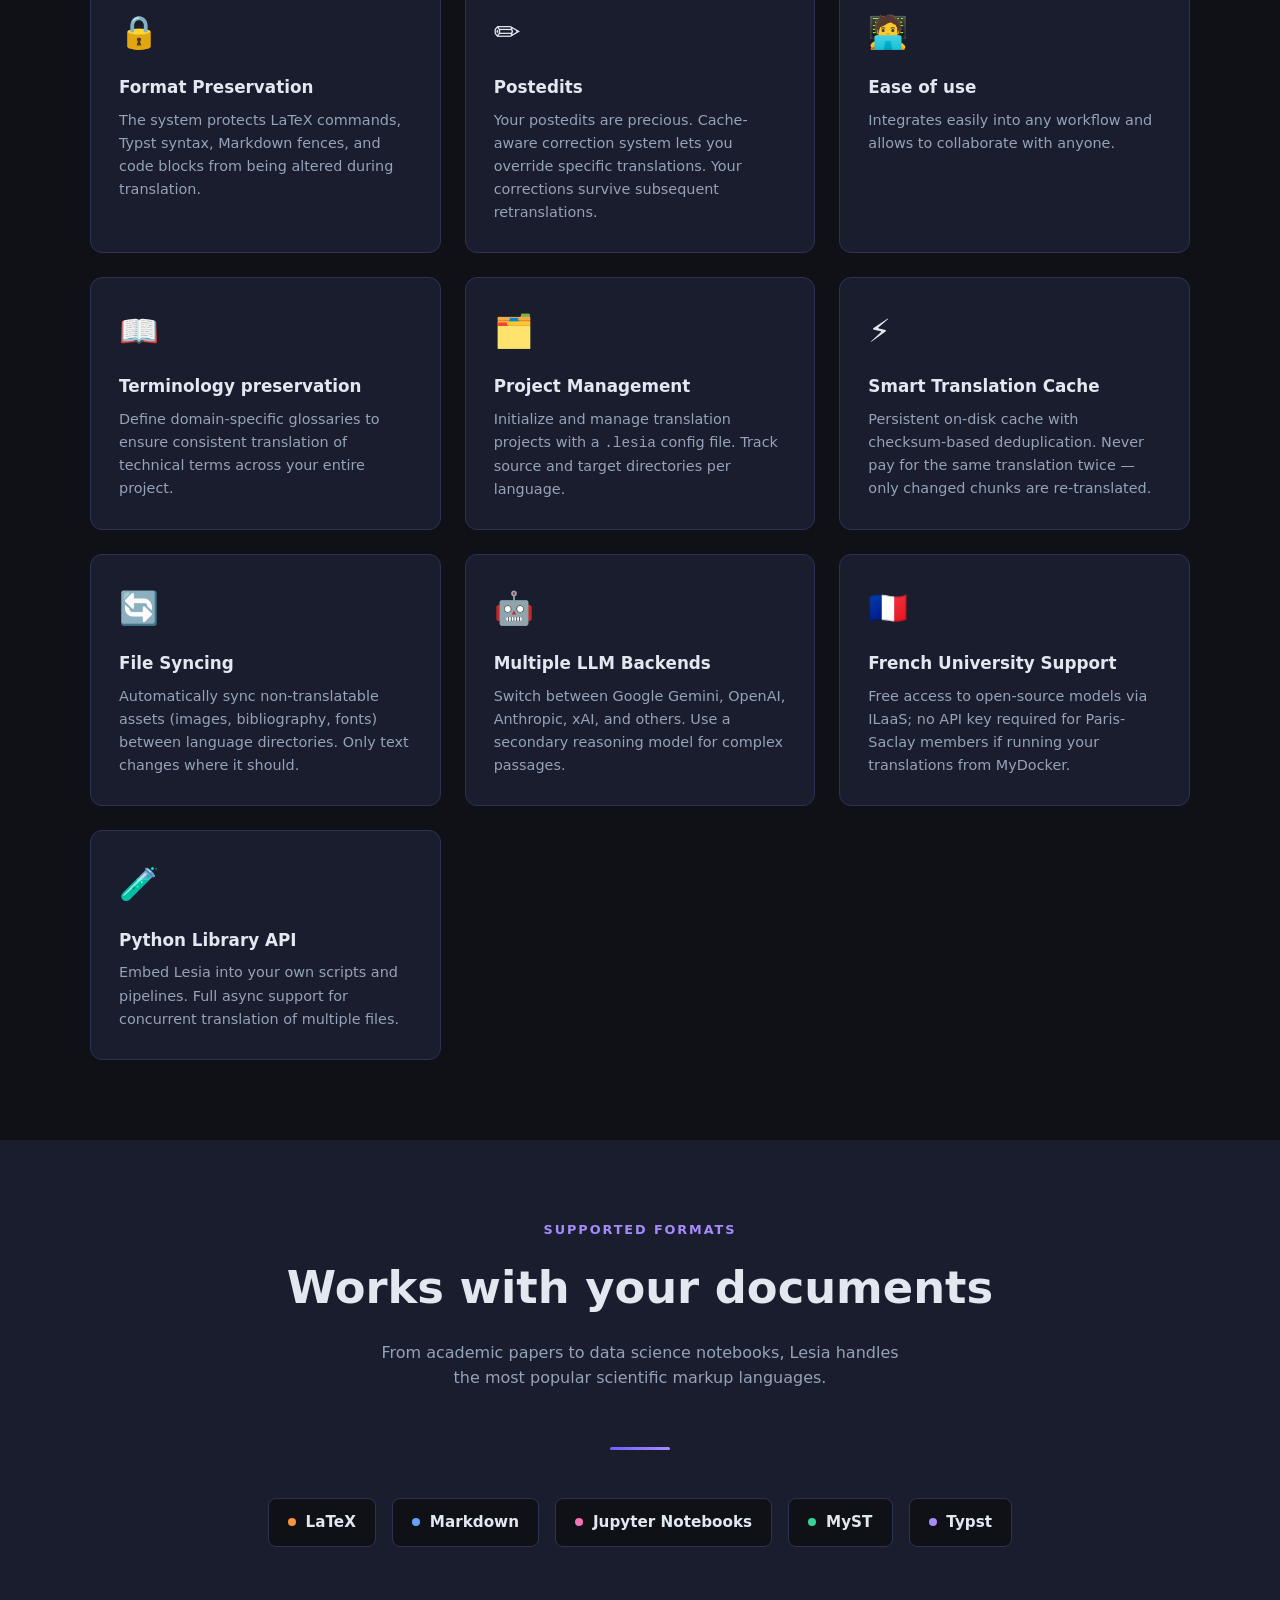
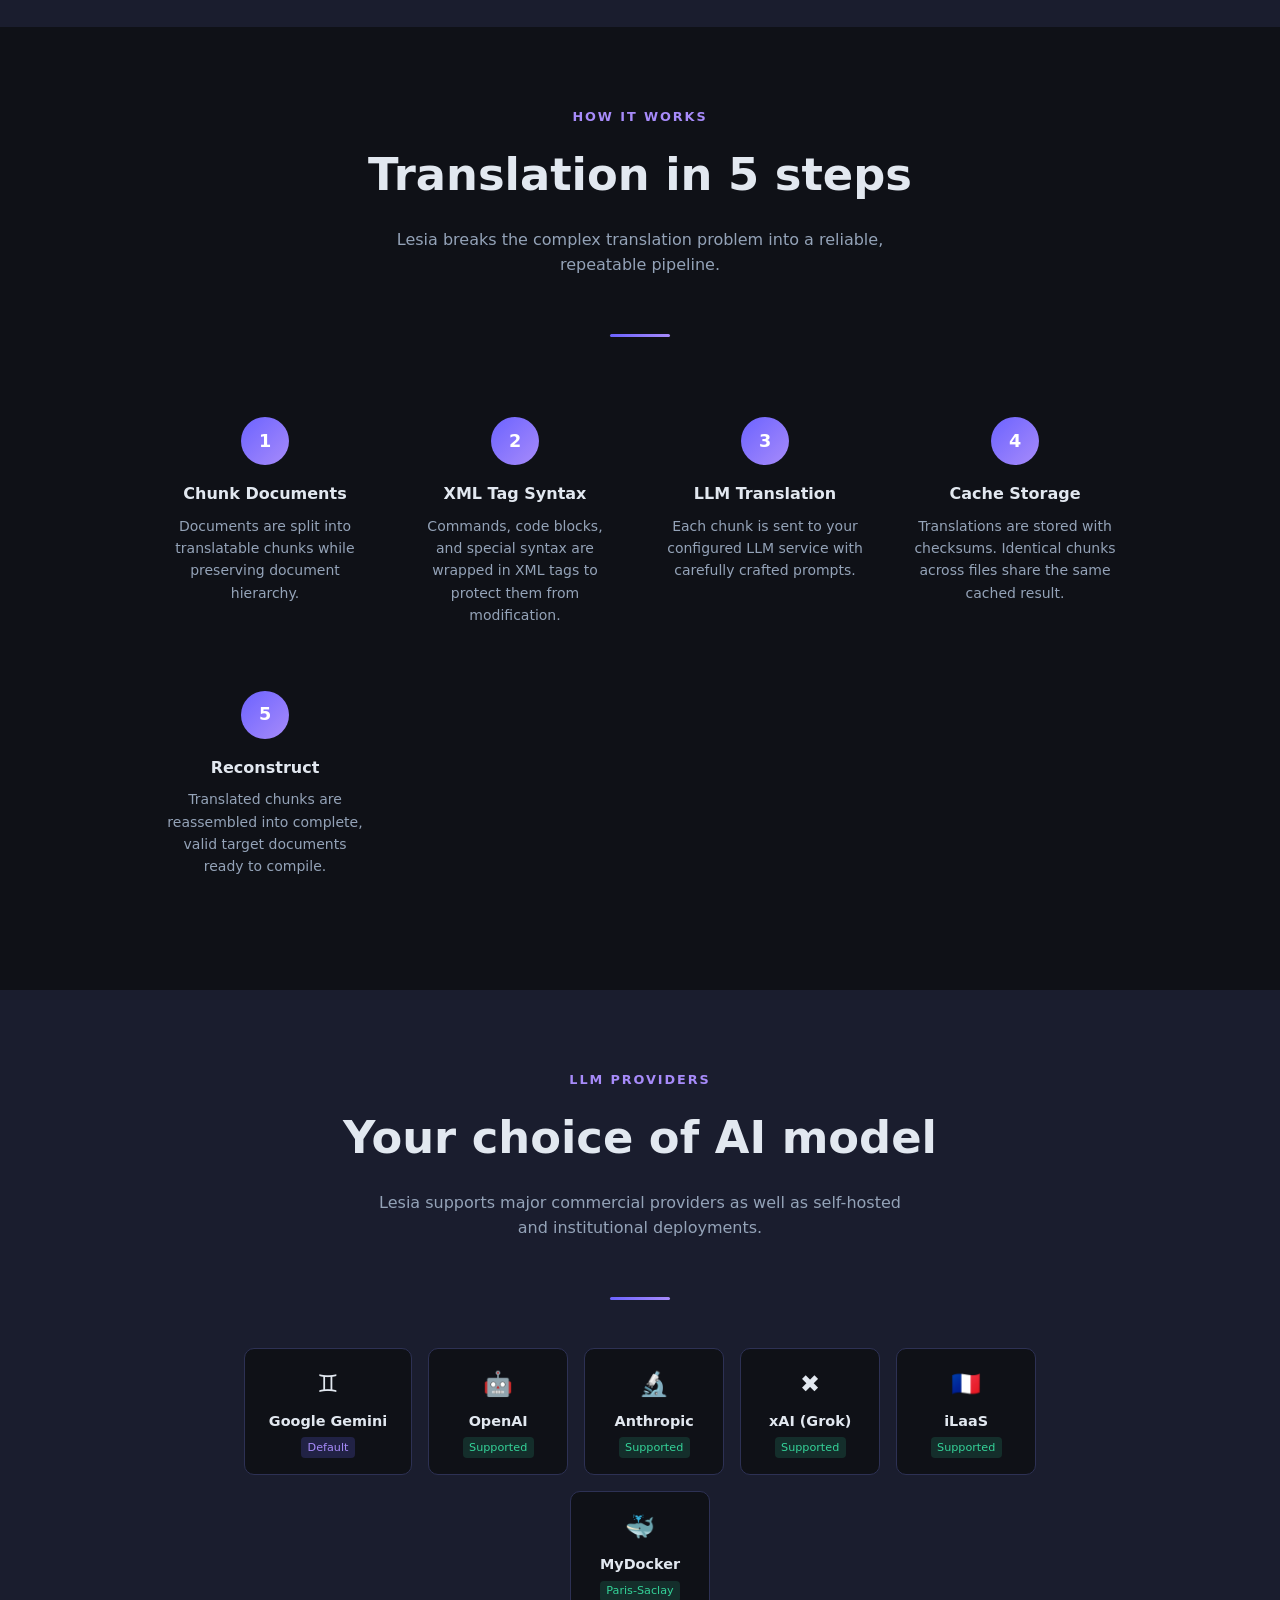
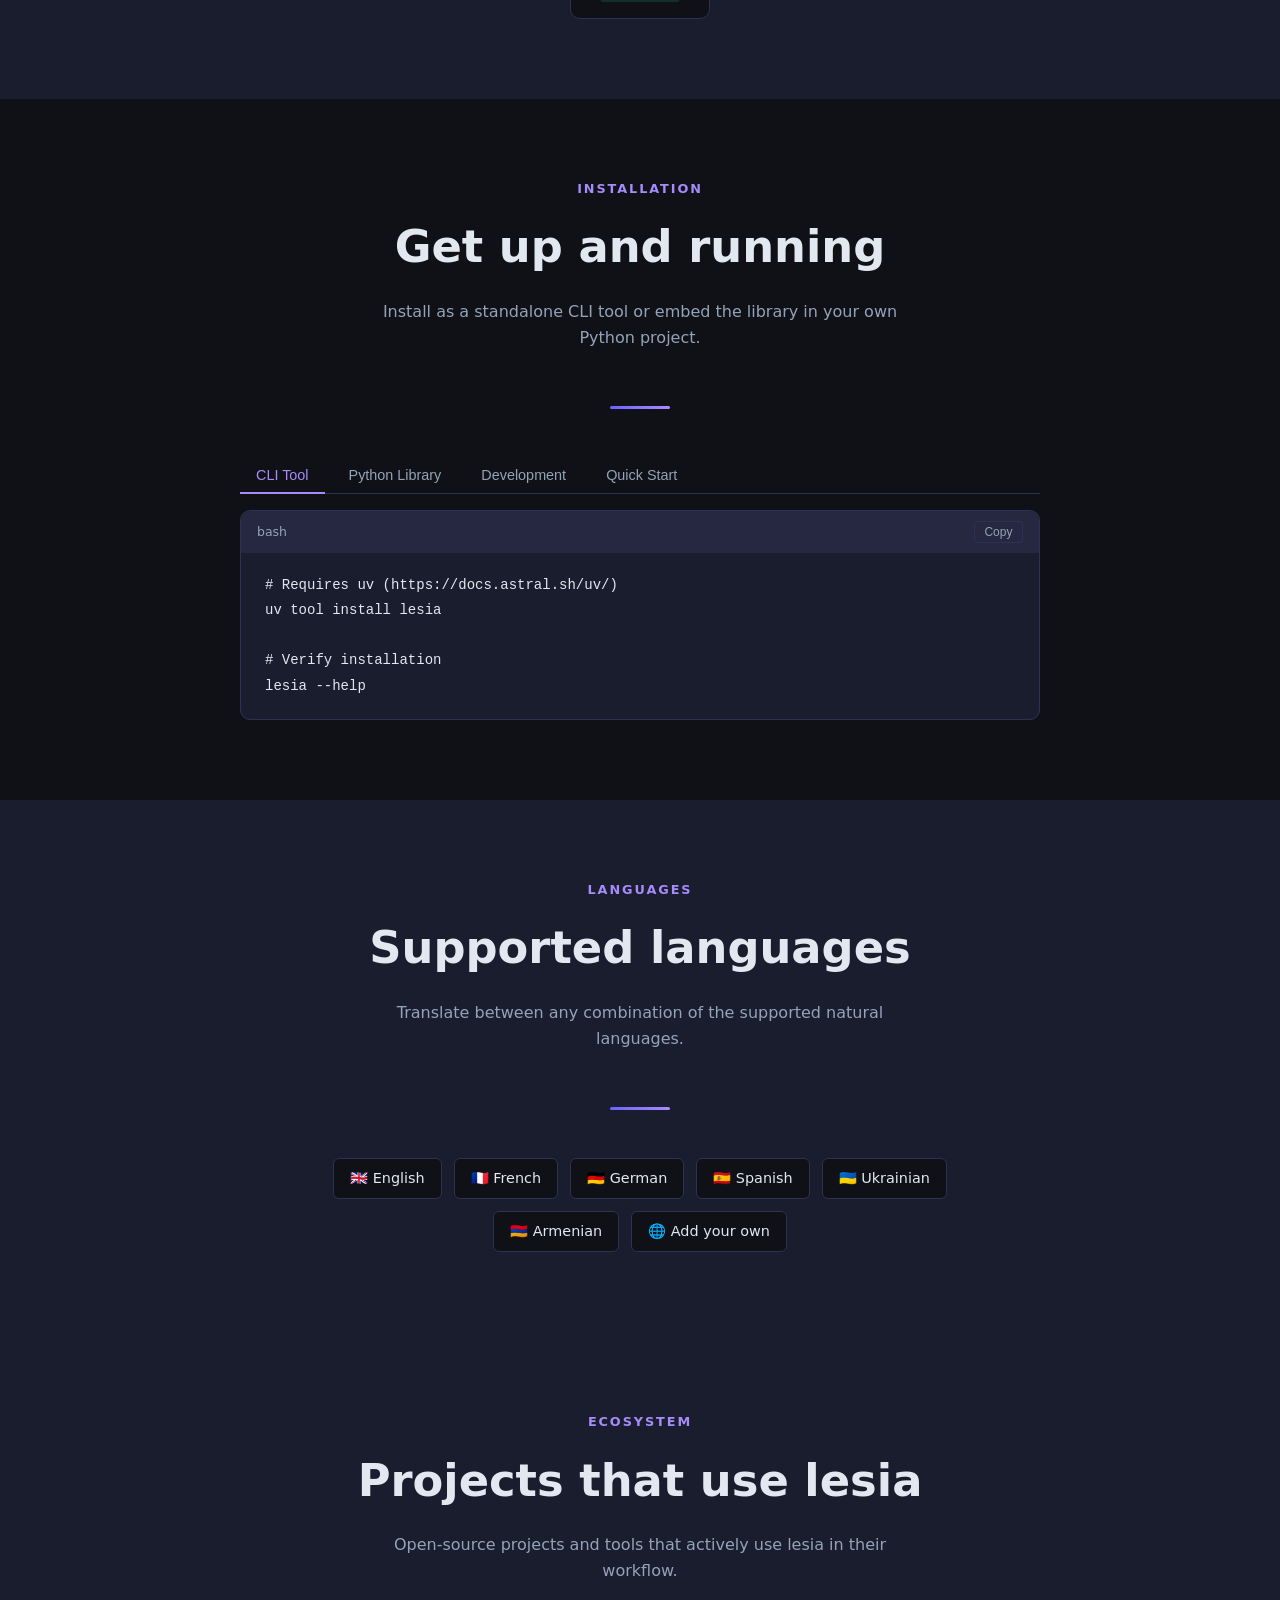
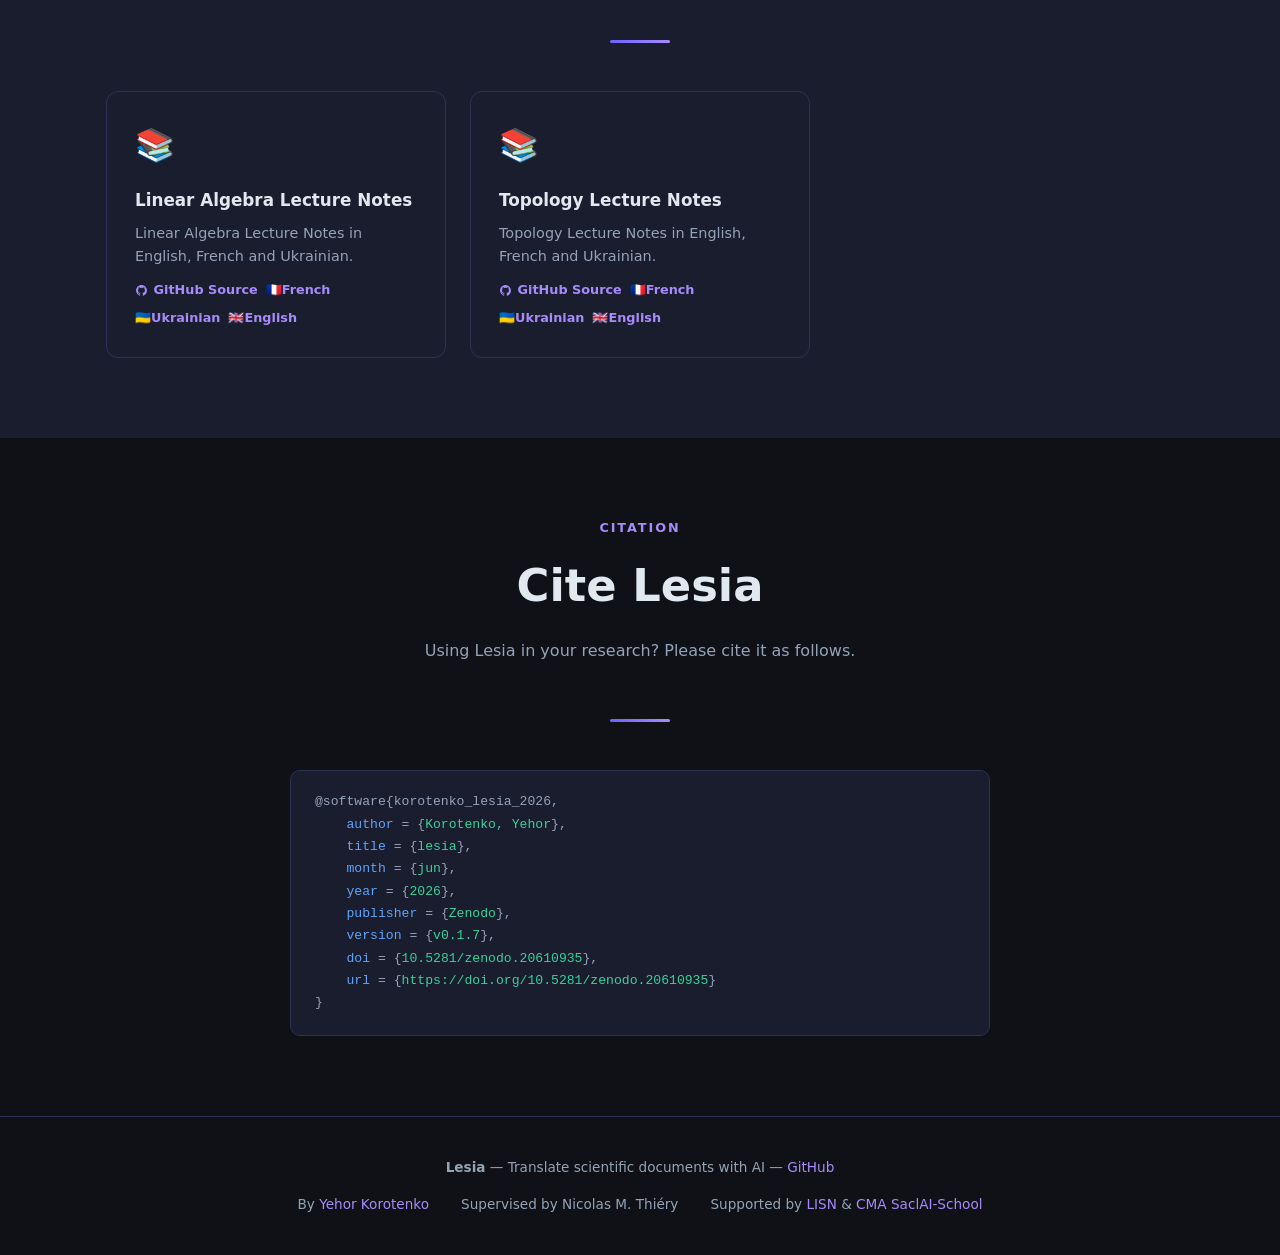
==== commit 87a7a862: "docs: added section 'projects that use lesia' to the index.html" ====
--- a/docs/index.html
+++ b/docs/index.html
@@ -480,6 +480,67 @@
 
     .lang-chip:hover { border-color: var(--accent2); }
 
+    /* PROJECTS */
+    .projects-grid {
+      display: grid;
+      grid-template-columns: repeat(auto-fill, minmax(280px, 340px));
+      gap: 1.5rem;
+      max-width: 1100px;
+      margin: 0 auto;
+      justify-content: center;
+    }
+
+    .project-card {
+      background: var(--surface);
+      border: 1px solid var(--border);
+      border-radius: 12px;
+      padding: 1.75rem;
+      transition: border-color 0.2s, transform 0.2s;
+    }
+
+    .project-card:hover {
+      border-color: var(--accent);
+      transform: translateY(-3px);
+    }
+
+    .project-card-header { display: none; }
+
+    .project-icon {
+      font-size: 2rem;
+      margin-bottom: 1rem;
+    }
+
+    .project-card h3 {
+      font-size: 1.05rem;
+      font-weight: 700;
+      margin-bottom: 0.5rem;
+    }
+
+    .project-card p {
+      color: var(--muted);
+      font-size: 0.9rem;
+      margin-bottom: 0.75rem;
+    }
+
+    .project-links {
+      display: flex;
+      flex-wrap: wrap;
+      gap: 0.5rem;
+    }
+
+    .project-link {
+      display: inline-flex;
+      align-items: center;
+      gap: 0.35rem;
+      color: var(--accent2);
+      font-size: 0.8rem;
+      font-weight: 600;
+      text-decoration: none;
+      transition: color 0.2s;
+    }
+
+    .project-link:hover { color: var(--text); }
+
     /* CITE */
     .cite-section {
       max-width: 700px;
@@ -549,6 +610,7 @@
     <li><a href="#how-it-works">How it works</a></li>
     <li><a href="#install">Install</a></li>
     <li><a href="#providers">LLM Providers</a></li>
+    <li><a href="#projects">Projects</a></li>
     <li><a href="https://github.com/DobbiKov/lesia" target="_blank" rel="noopener" class="nav-cta">GitHub</a></li>
   </ul>
 </nav>
@@ -865,6 +927,57 @@
   </div>
 </section>
 
+<!-- PROJECTS -->
+<section id="projects" class="languages-section">
+  <div class="section-label">Ecosystem</div>
+  <h2>Projects that use lesia</h2>
+  <p class="section-sub">Open-source projects and tools that actively use lesia in their workflow.</p>
+  <div class="divider"></div>
+
+  <div class="projects-grid">
+    <div class="project-card">
+      <div class="project-icon">📚</div>
+      <h3>Linear Algebra Lecture Notes</h3>
+      <p>Linear Algebra Lecture Notes in English, French and Ukrainian.</p>
+      <div class="project-links">
+        <a href="https://github.com/DobbiKov/semester4-lecture-notes/tree/main/linalg_translation" target="_blank" rel="noopener" class="project-link">
+          <svg width="13" height="13" fill="currentColor" viewBox="0 0 24 24"><path d="M12 2C6.477 2 2 6.484 2 12.017c0 4.425 2.865 8.18 6.839 9.504.5.092.682-.217.682-.483 0-.237-.008-.868-.013-1.703-2.782.605-3.369-1.343-3.369-1.343-.454-1.158-1.11-1.466-1.11-1.466-.908-.62.069-.608.069-.608 1.003.07 1.531 1.032 1.531 1.032.892 1.53 2.341 1.088 2.91.832.092-.647.35-1.088.636-1.338-2.22-.253-4.555-1.113-4.555-4.951 0-1.093.39-1.988 1.029-2.688-.103-.253-.446-1.272.098-2.65 0 0 .84-.27 2.75 1.026A9.564 9.564 0 0112 6.844c.85.004 1.705.115 2.504.337 1.909-1.296 2.747-1.027 2.747-1.027.546 1.379.202 2.398.1 2.651.64.7 1.028 1.595 1.028 2.688 0 3.848-2.339 4.695-4.566 4.92.359.31.678.921.678 1.856 0 1.338-.012 2.419-.012 2.747 0 .268.18.58.688.482A10.019 10.019 0 0022 12.017C22 6.484 17.522 2 12 2z"/></svg>
+          GitHub Source
+        </a>
+        <a href="https://dobbikov.github.io/semester4-lecture-notes/linalg.pdf" target="_blank" rel="noopener" class="project-link">
+          🇫🇷French
+        </a>
+        <a href="https://dobbikov.github.io/semester4-lecture-notes/linalg_ua.pdf" target="_blank" rel="noopener" class="project-link">
+          🇺🇦Ukrainian
+        </a>
+        <a href="https://dobbikov.github.io/semester4-lecture-notes/linalg_en.pdf" target="_blank" rel="noopener" class="project-link">
+          🇬🇧English
+        </a>
+      </div>
+    </div>
+    <div class="project-card">
+      <div class="project-icon">📚</div>
+      <h3>Topology Lecture Notes</h3>
+      <p>Topology Lecture Notes in English, French and Ukrainian.</p>
+      <div class="project-links">
+        <a href="https://github.com/DobbiKov/semester4-lecture-notes/tree/main/analyse" target="_blank" rel="noopener" class="project-link">
+          <svg width="13" height="13" fill="currentColor" viewBox="0 0 24 24"><path d="M12 2C6.477 2 2 6.484 2 12.017c0 4.425 2.865 8.18 6.839 9.504.5.092.682-.217.682-.483 0-.237-.008-.868-.013-1.703-2.782.605-3.369-1.343-3.369-1.343-.454-1.158-1.11-1.466-1.11-1.466-.908-.62.069-.608.069-.608 1.003.07 1.531 1.032 1.531 1.032.892 1.53 2.341 1.088 2.91.832.092-.647.35-1.088.636-1.338-2.22-.253-4.555-1.113-4.555-4.951 0-1.093.39-1.988 1.029-2.688-.103-.253-.446-1.272.098-2.65 0 0 .84-.27 2.75 1.026A9.564 9.564 0 0112 6.844c.85.004 1.705.115 2.504.337 1.909-1.296 2.747-1.027 2.747-1.027.546 1.379.202 2.398.1 2.651.64.7 1.028 1.595 1.028 2.688 0 3.848-2.339 4.695-4.566 4.92.359.31.678.921.678 1.856 0 1.338-.012 2.419-.012 2.747 0 .268.18.58.688.482A10.019 10.019 0 0022 12.017C22 6.484 17.522 2 12 2z"/></svg>
+          GitHub Source
+        </a>
+        <a href="https://dobbikov.github.io/semester4-lecture-notes/analyse.pdf" target="_blank" rel="noopener" class="project-link">
+          🇫🇷French
+        </a>
+        <a href="https://dobbikov.github.io/semester4-lecture-notes/analyse_ua.pdf" target="_blank" rel="noopener" class="project-link">
+          🇺🇦Ukrainian
+        </a>
+        <a href="https://dobbikov.github.io/semester4-lecture-notes/analyse_en.pdf" target="_blank" rel="noopener" class="project-link">
+          🇬🇧English
+        </a>
+      </div>
+    </div>
+  </div>
+</section>
+
 <!-- CITE -->
 <section id="cite">
   <div class="cite-section">
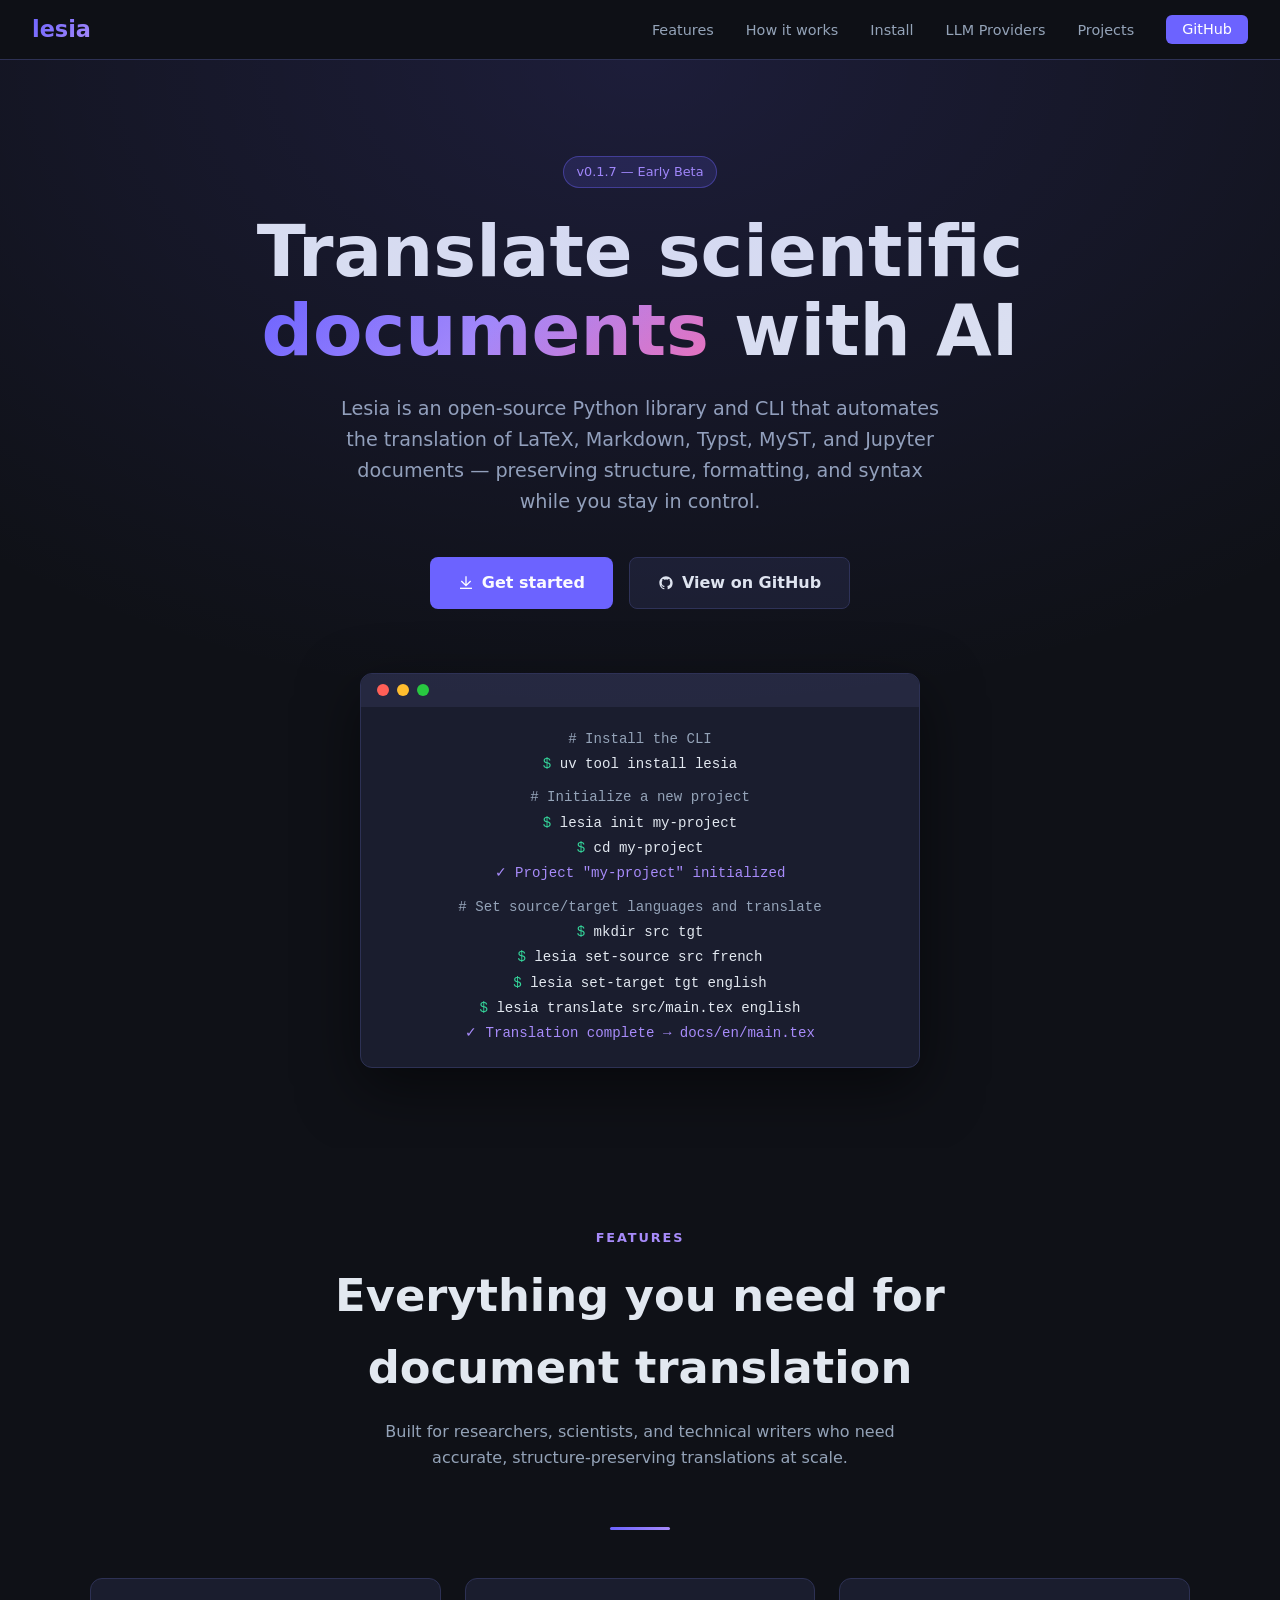
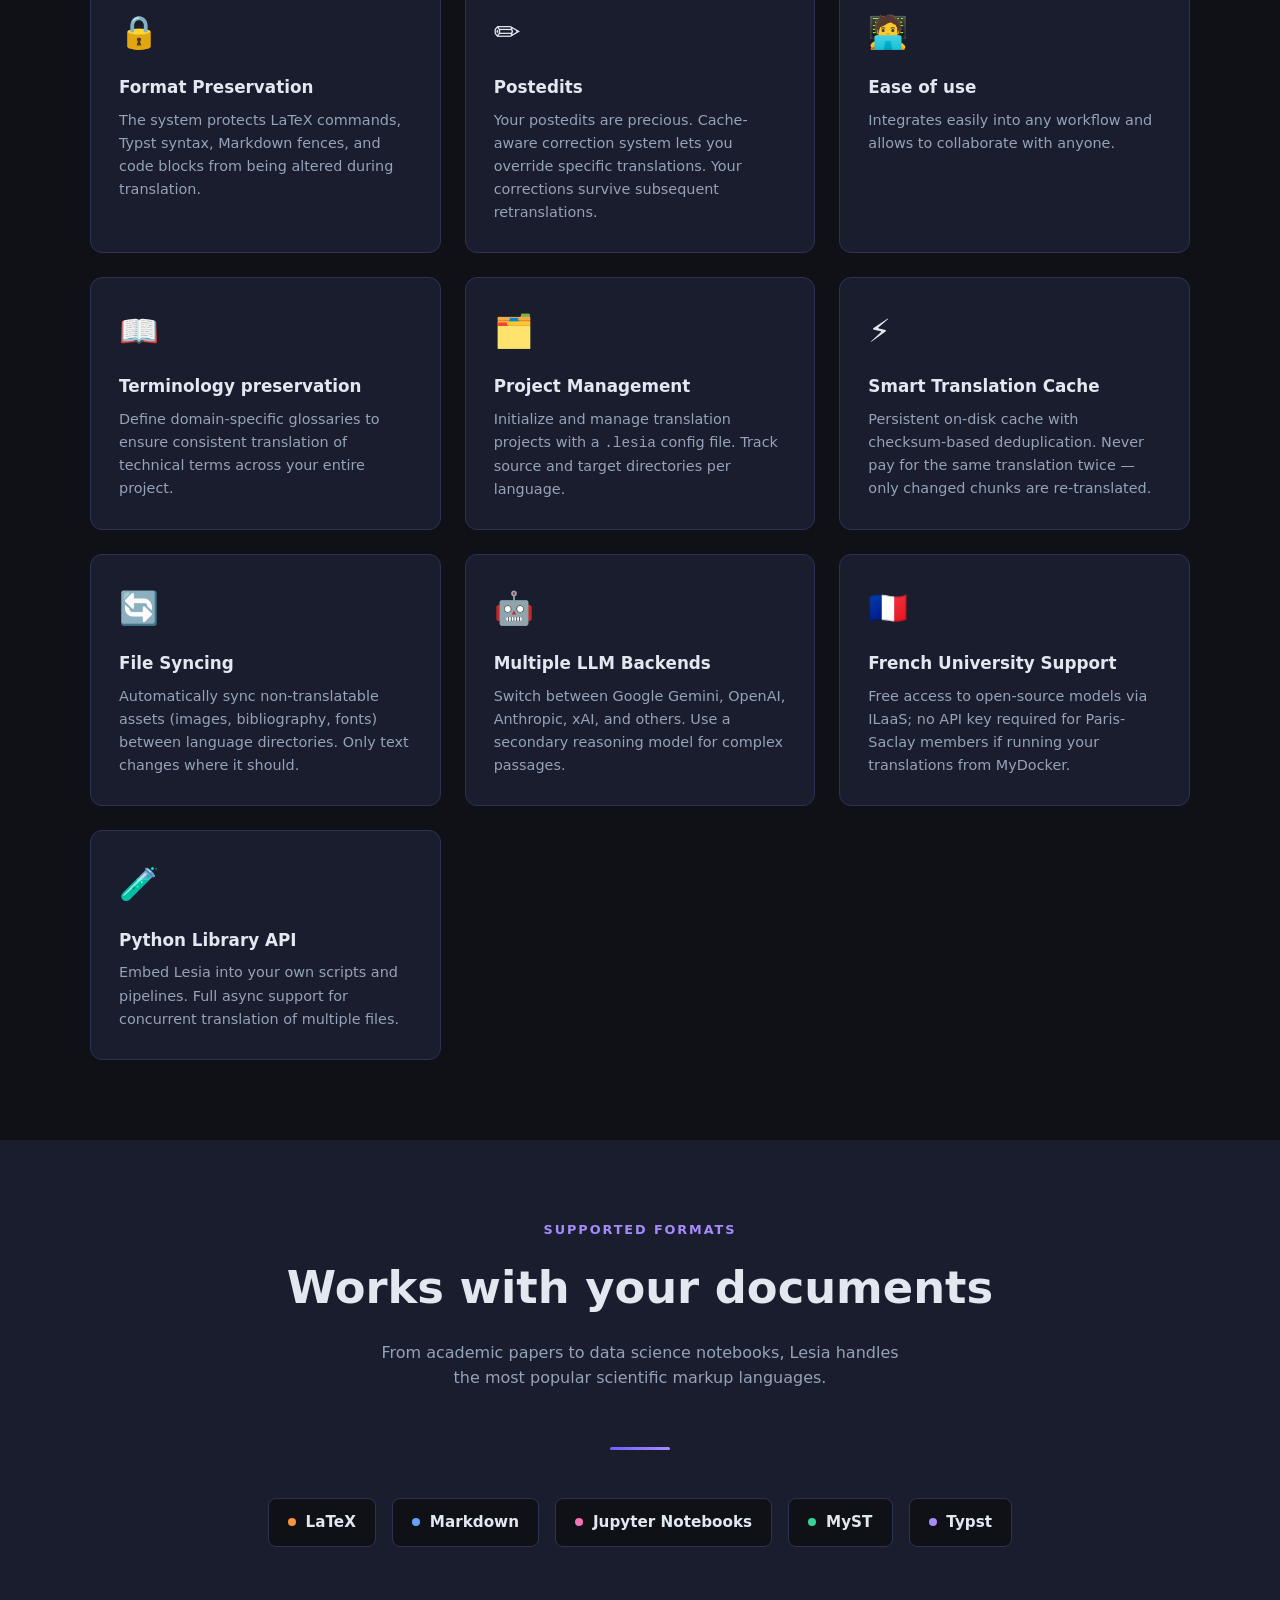
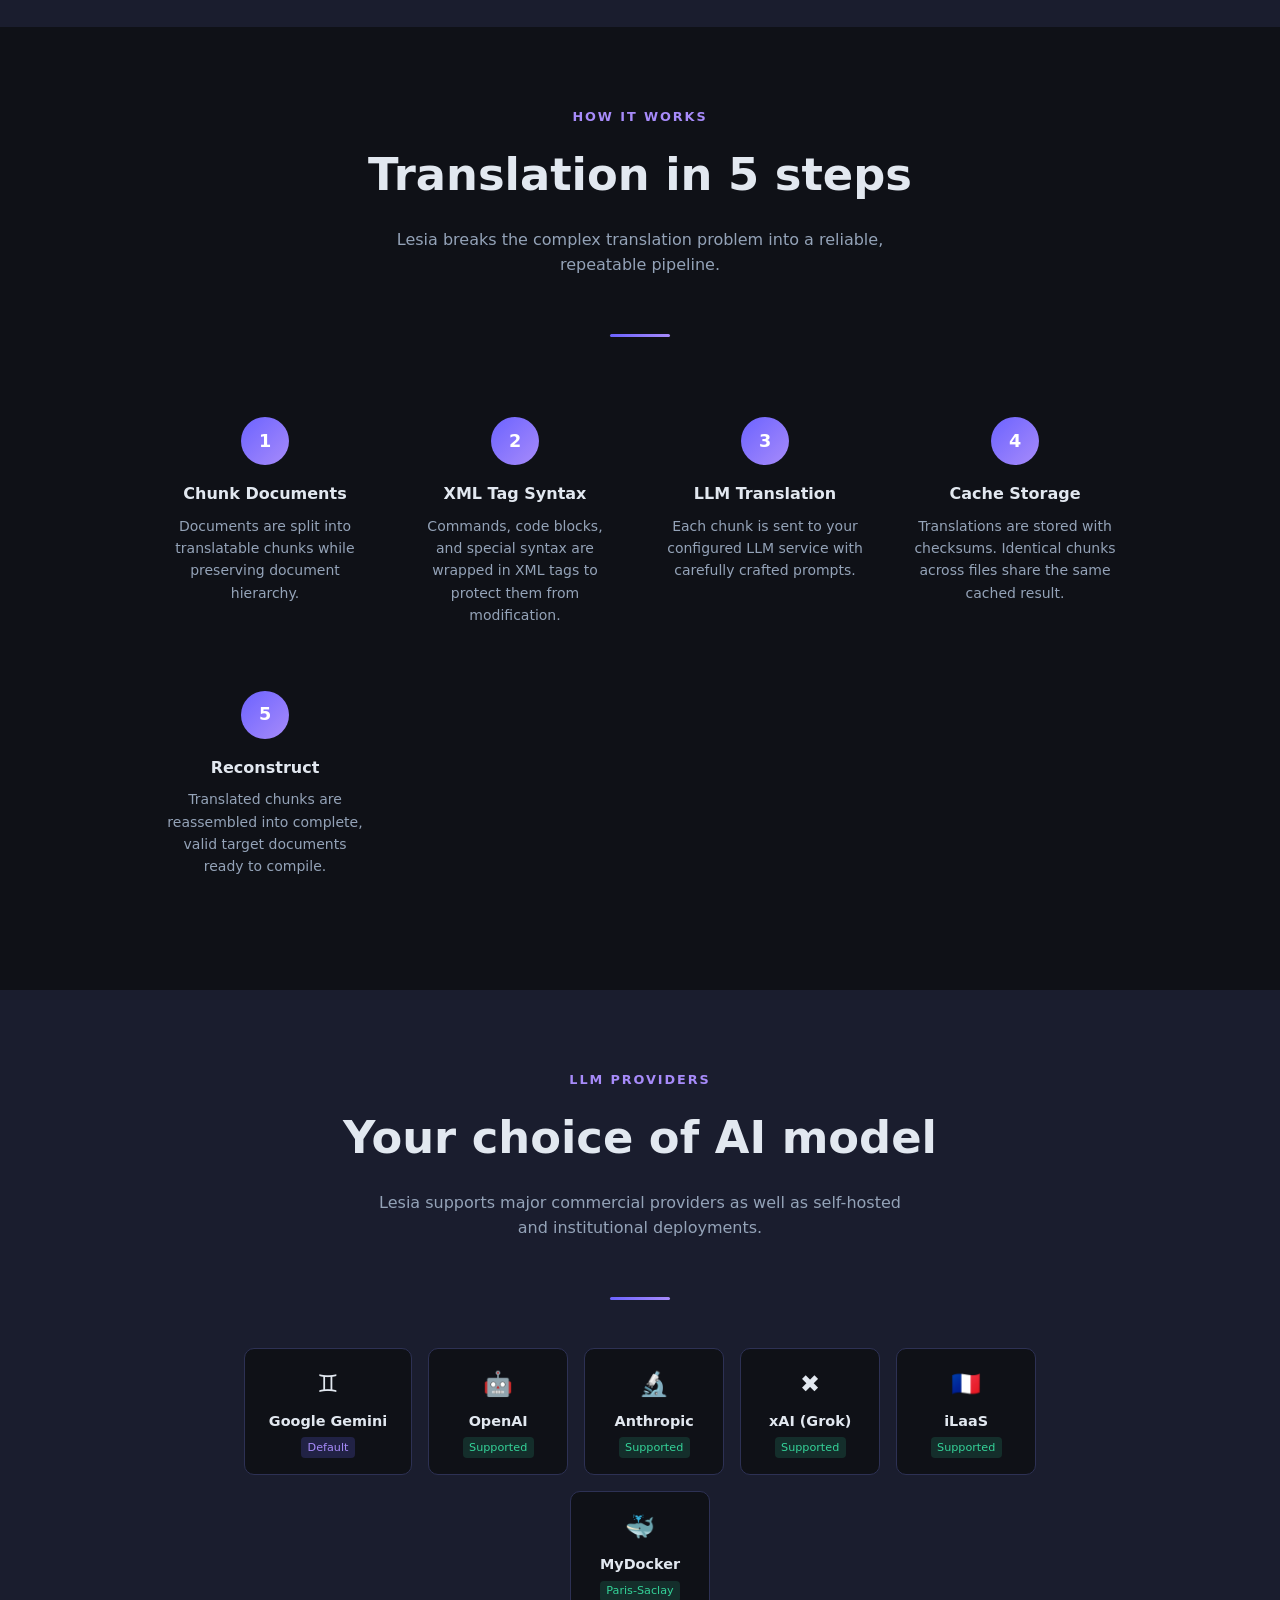
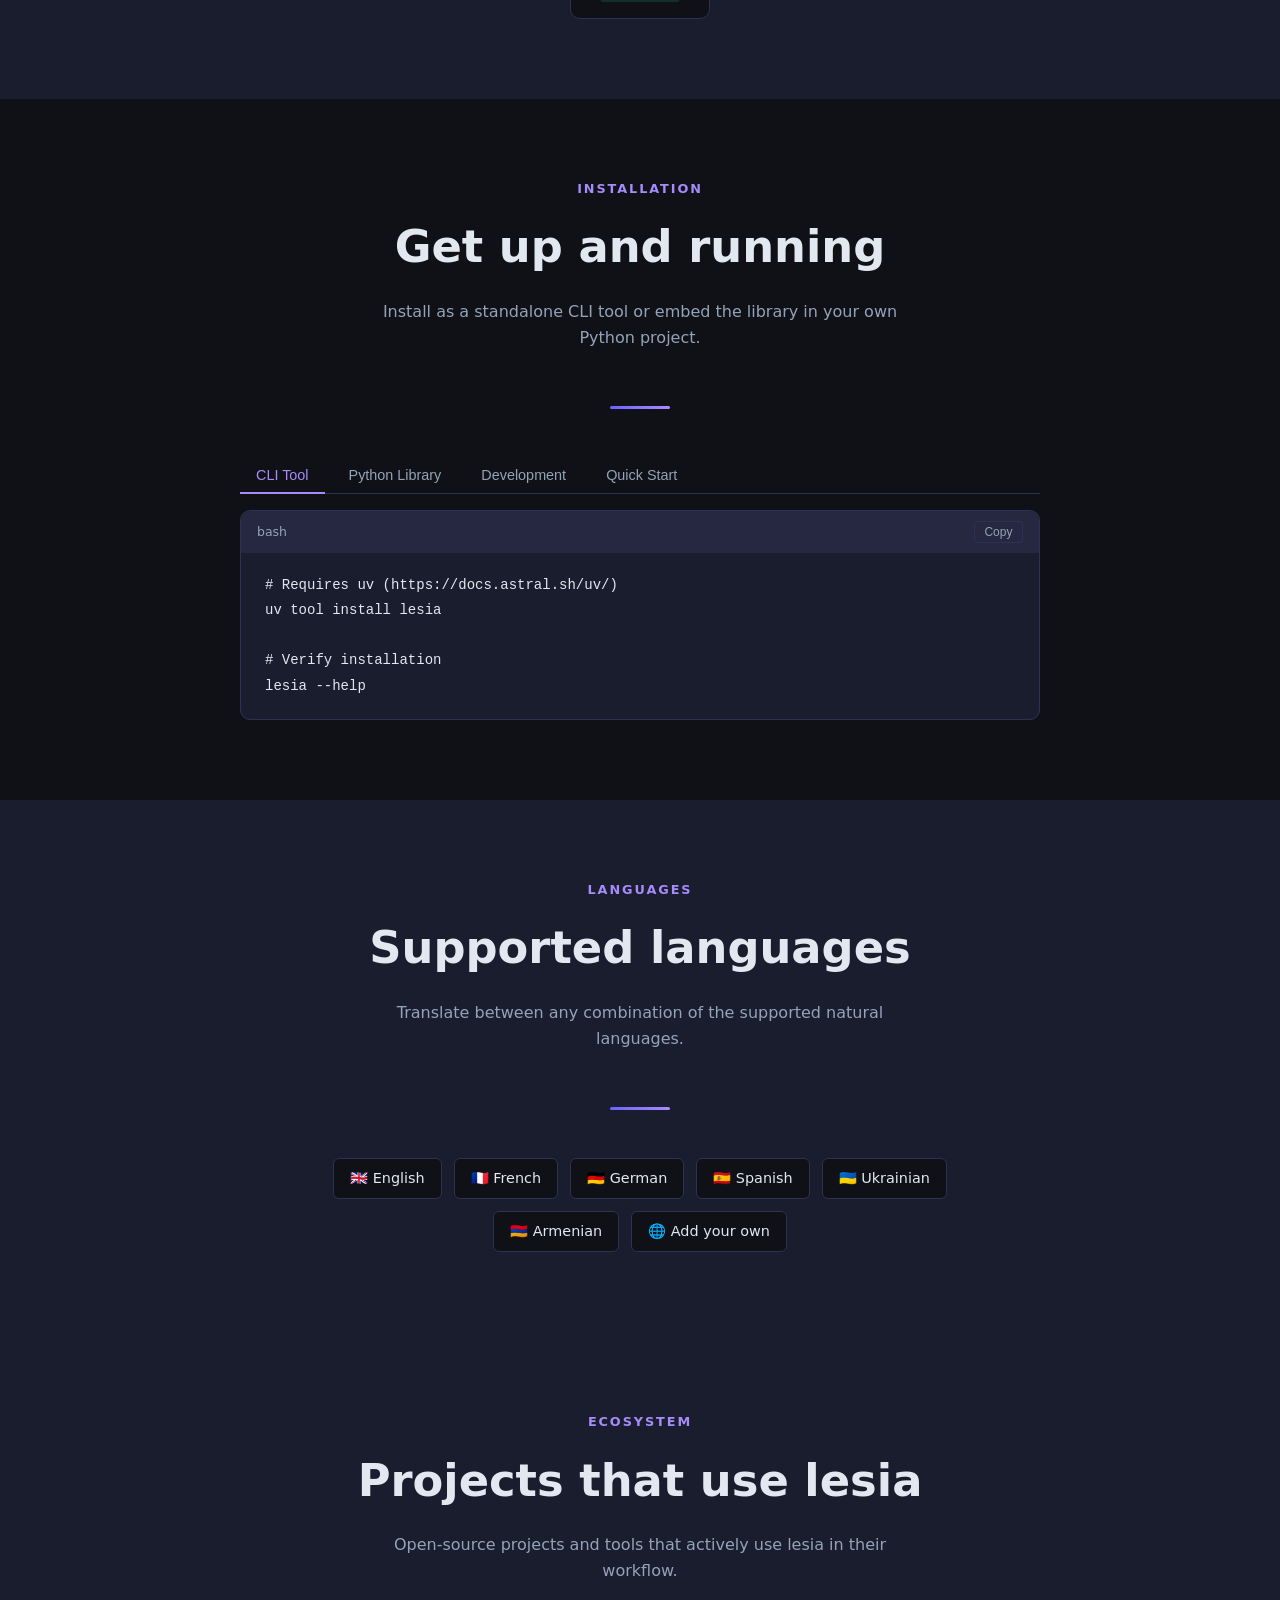
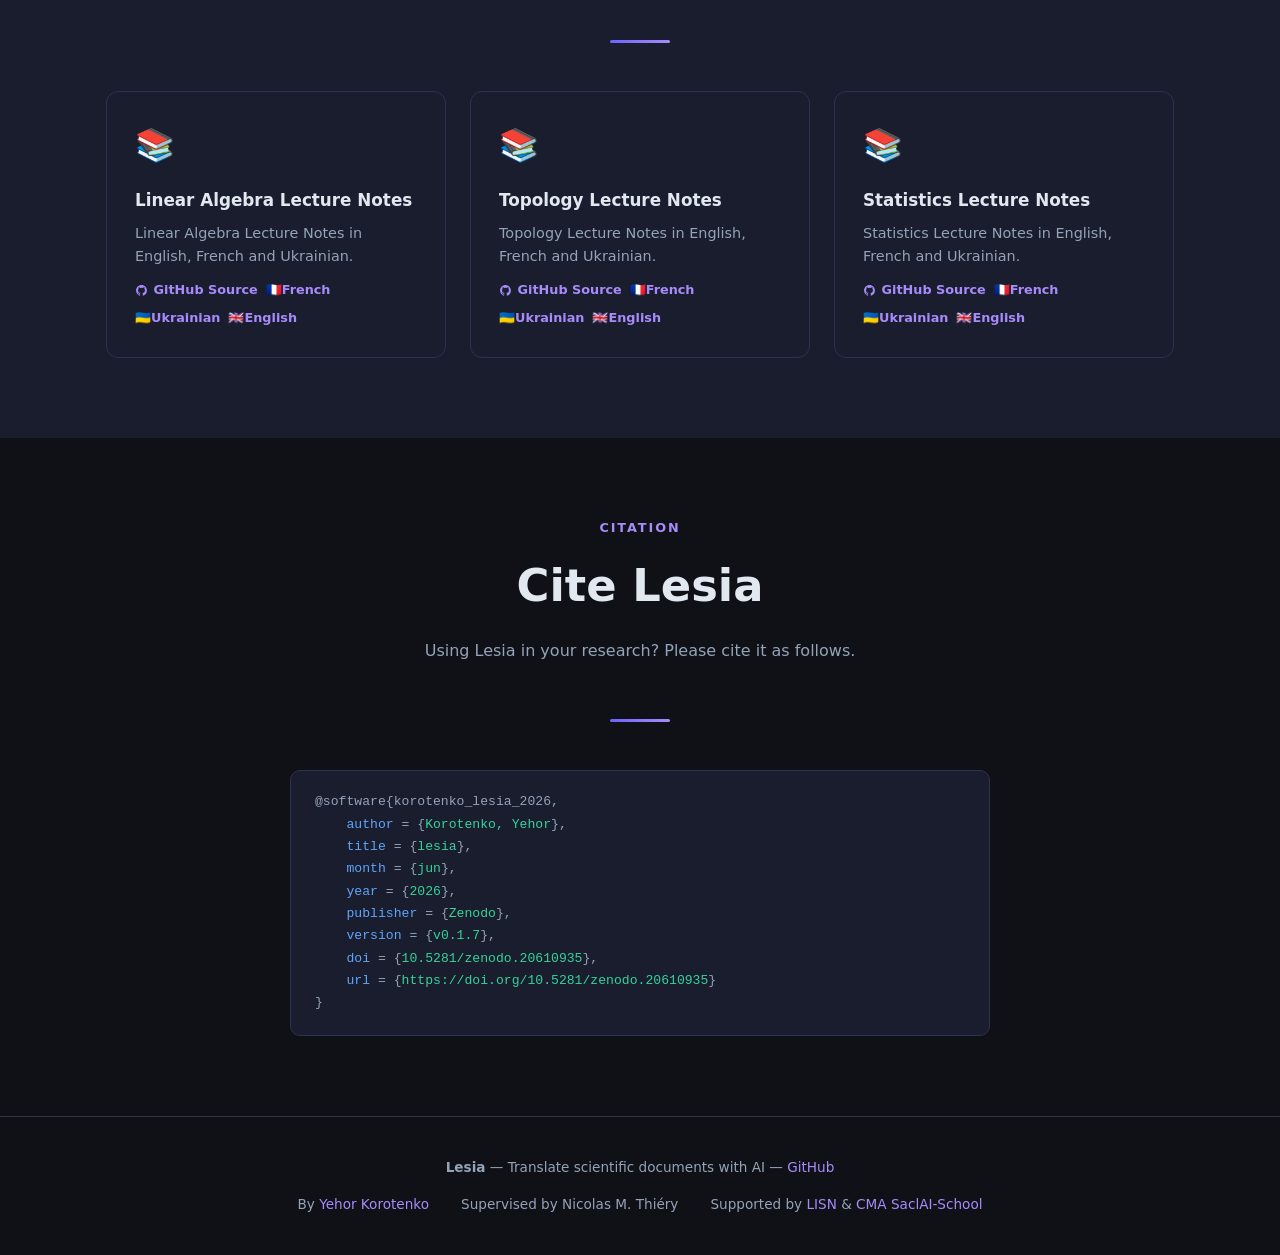
==== commit 5edc7225: "docs: added projects using lesia to index" ====
--- a/docs/index.html
+++ b/docs/index.html
@@ -975,6 +975,26 @@
         </a>
       </div>
     </div>
+    <div class="project-card">
+      <div class="project-icon">📚</div>
+      <h3>Statistics Lecture Notes</h3>
+      <p>Statistics Lecture Notes in English, French and Ukrainian.</p>
+      <div class="project-links">
+        <a href="https://github.com/DobbiKov/semester6-lecture-notes/tree/main/stats" target="_blank" rel="noopener" class="project-link">
+          <svg width="13" height="13" fill="currentColor" viewBox="0 0 24 24"><path d="M12 2C6.477 2 2 6.484 2 12.017c0 4.425 2.865 8.18 6.839 9.504.5.092.682-.217.682-.483 0-.237-.008-.868-.013-1.703-2.782.605-3.369-1.343-3.369-1.343-.454-1.158-1.11-1.466-1.11-1.466-.908-.62.069-.608.069-.608 1.003.07 1.531 1.032 1.531 1.032.892 1.53 2.341 1.088 2.91.832.092-.647.35-1.088.636-1.338-2.22-.253-4.555-1.113-4.555-4.951 0-1.093.39-1.988 1.029-2.688-.103-.253-.446-1.272.098-2.65 0 0 .84-.27 2.75 1.026A9.564 9.564 0 0112 6.844c.85.004 1.705.115 2.504.337 1.909-1.296 2.747-1.027 2.747-1.027.546 1.379.202 2.398.1 2.651.64.7 1.028 1.595 1.028 2.688 0 3.848-2.339 4.695-4.566 4.92.359.31.678.921.678 1.856 0 1.338-.012 2.419-.012 2.747 0 .268.18.58.688.482A10.019 10.019 0 0022 12.017C22 6.484 17.522 2 12 2z"/></svg>
+          GitHub Source
+        </a>
+        <a href="https://dobbikov.github.io/semester6-lecture-notes/stats.pdf" target="_blank" rel="noopener" class="project-link">
+          🇫🇷French
+        </a>
+        <a href="https://dobbikov.github.io/semester6-lecture-notes/stats_ua.pdf" target="_blank" rel="noopener" class="project-link">
+          🇺🇦Ukrainian
+        </a>
+        <a href="https://dobbikov.github.io/semester6-lecture-notes/stats_en.pdf" target="_blank" rel="noopener" class="project-link">
+          🇬🇧English
+        </a>
+      </div>
+    </div>
   </div>
 </section>
 
